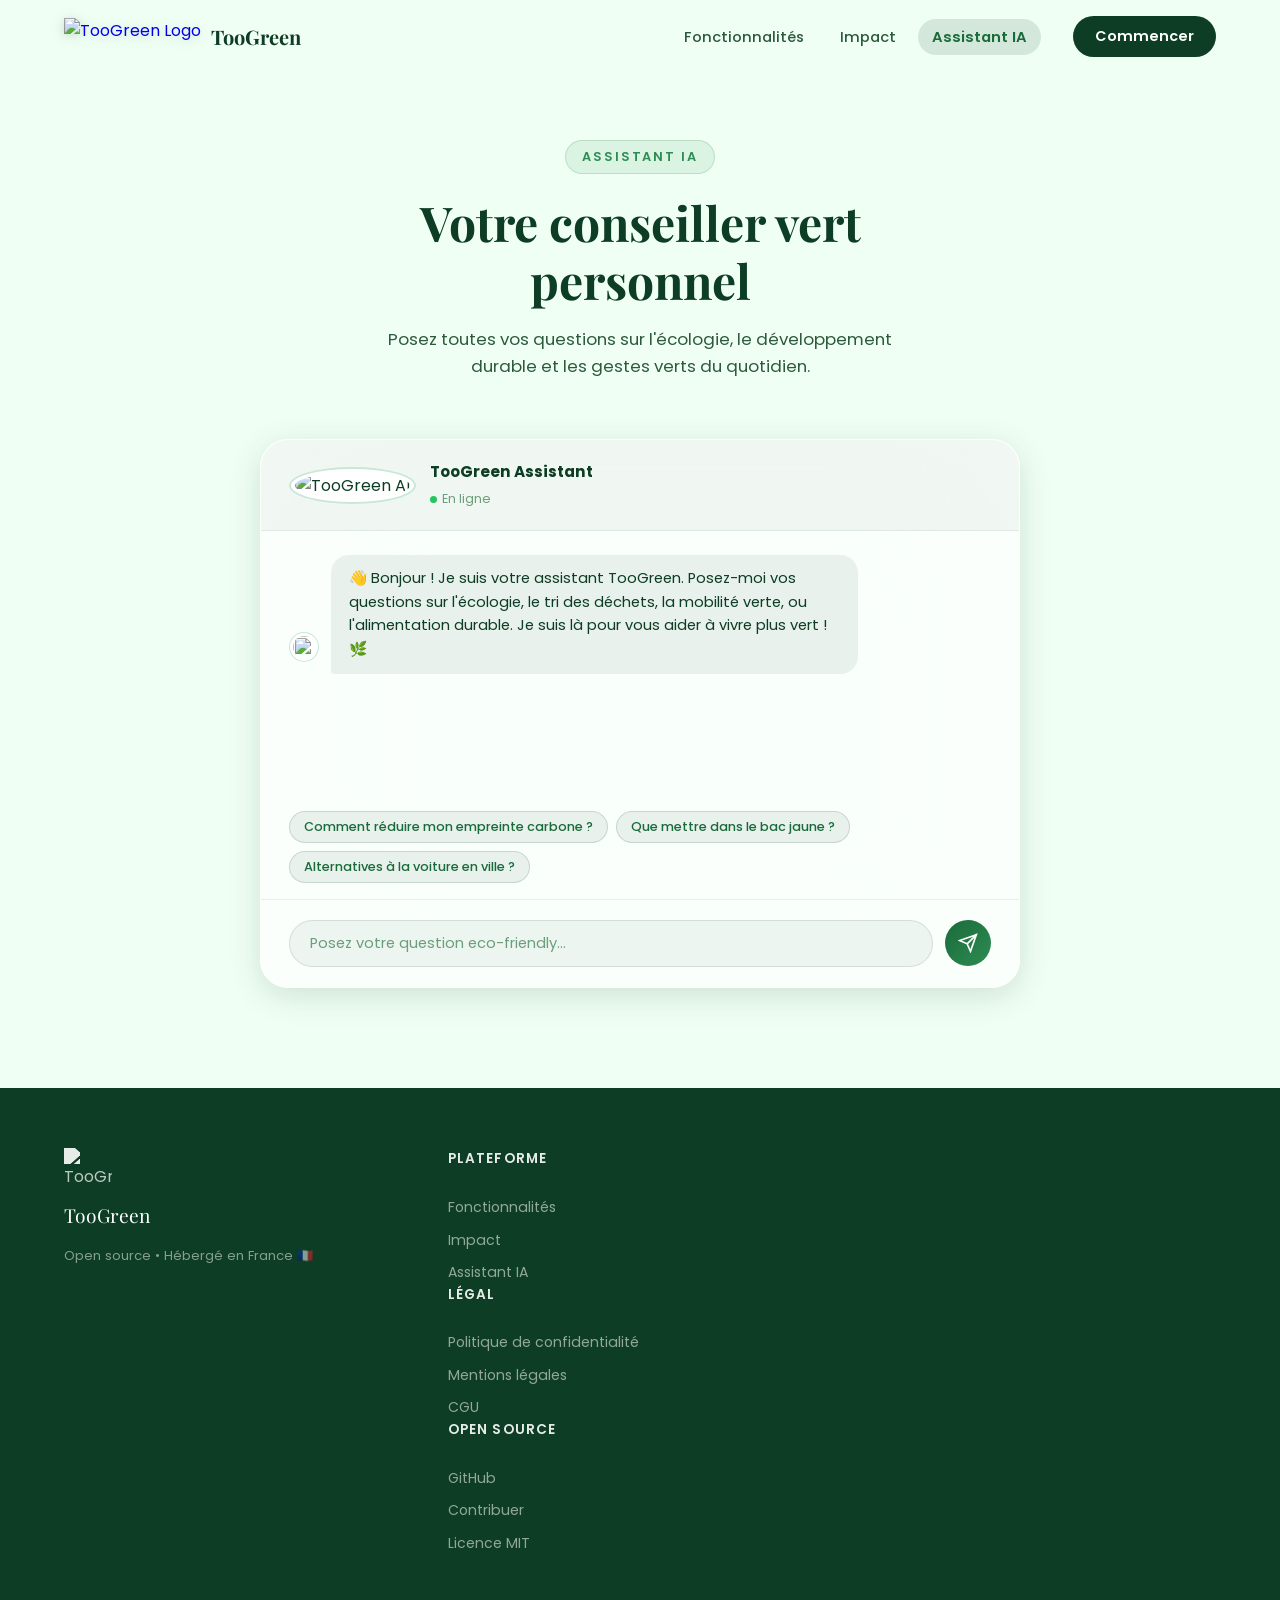
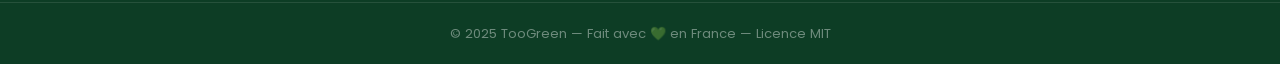
==== assistant.html @ a4ec686d "Add files via upload" ====
<!DOCTYPE html>
<html lang="fr">
<head>
  <meta charset="UTF-8" />
  <meta name="viewport" content="width=device-width, initial-scale=1.0" />
  <title>Assistant IA — TooGreen</title>
  <link rel="icon" href="logo.png" />
  <link rel="preconnect" href="https://fonts.googleapis.com" />
  <link rel="preconnect" href="https://fonts.gstatic.com" crossorigin />
  <link href="https://fonts.googleapis.com/css2?family=Poppins:wght@300;400;500;600;700&family=Playfair+Display:ital,wght@0,700;1,400&display=swap" rel="stylesheet" />
  <link rel="stylesheet" href="style.css" />
</head>
<body>

  <!-- ======================== NAVBAR ======================== -->
  <nav class="navbar" id="navbar">
    <div class="nav-container">
      <a href="index.html" class="nav-logo">
        <img src="logo.png" alt="TooGreen Logo" class="nav-logo-img" />
        <span class="nav-logo-text">TooGreen</span>
      </a>
      <ul class="nav-links" id="navLinks">
        <li><a href="fonctionnalites.html">Fonctionnalités</a></li>
        <li><a href="impact.html">Impact</a></li>
        <li><a href="assistant.html">Assistant IA</a></li>
      </ul>
      <button class="nav-cta" onclick="location.href='assistant.html'">Commencer</button>
      <button class="hamburger" id="hamburger" aria-label="Menu">
        <span></span><span></span><span></span>
      </button>
    </div>
  </nav>

  <!-- ======================== AI ASSISTANT ======================== -->
  <section class="assistant-section page-top" id="assistant">
    <div class="section-container">
      <div class="section-header">
        <span class="section-eyebrow">Assistant IA</span>
        <h2 class="section-title">Votre conseiller vert<br/>personnel</h2>
        <p class="section-sub">Posez toutes vos questions sur l'écologie, le développement durable et les gestes verts du quotidien.</p>
      </div>
      <div class="chat-wrapper glass-card">
        <div class="chat-header">
          <div class="chat-avatar">
            <img src="logo.png" alt="TooGreen AI" />
          </div>
          <div class="chat-info">
            <strong>TooGreen Assistant</strong>
            <span class="status-dot"></span><em>En ligne</em>
          </div>
        </div>
        <div class="chat-messages" id="chatMessages">
          <div class="message bot-message">
            <div class="message-avatar"><img src="logo.png" alt="" /></div>
            <div class="message-bubble">
              👋 Bonjour ! Je suis votre assistant TooGreen. Posez-moi vos questions sur l'écologie, le tri des déchets, la mobilité verte, ou l'alimentation durable. Je suis là pour vous aider à vivre plus vert ! 🌿
            </div>
          </div>
        </div>
        <div class="chat-suggestions">
          <button class="suggestion-chip" onclick="sendSuggestion(this)">Comment réduire mon empreinte carbone ?</button>
          <button class="suggestion-chip" onclick="sendSuggestion(this)">Que mettre dans le bac jaune ?</button>
          <button class="suggestion-chip" onclick="sendSuggestion(this)">Alternatives à la voiture en ville ?</button>
        </div>
        <div class="chat-input-area">
          <input type="text" id="chatInput" placeholder="Posez votre question eco-friendly..." class="chat-input" />
          <button class="chat-send" id="sendBtn" onclick="sendMessage()">
            <svg width="20" height="20" viewBox="0 0 24 24" fill="none" stroke="currentColor" stroke-width="2"><path d="M22 2L11 13M22 2L15 22l-4-9-9-4 20-7z"/></svg>
          </button>
        </div>
      </div>
    </div>
  </section>

  <!-- ======================== FOOTER ======================== -->
  <footer class="footer">
    <div class="footer-container">
      <div class="footer-brand">
        <img src="logo.png" alt="TooGreen" class="footer-logo" />
        <span>TooGreen</span>
        <p>Open source • Hébergé en France 🇫🇷</p>
      </div>
      <div class="footer-links">
        <div class="footer-col">
          <h4>Plateforme</h4>
          <a href="fonctionnalites.html">Fonctionnalités</a>
          <a href="impact.html">Impact</a>
          <a href="assistant.html">Assistant IA</a>
        </div>
        <div class="footer-col">
          <h4>Légal</h4>
          <a href="#">Politique de confidentialité</a>
          <a href="#">Mentions légales</a>
          <a href="#">CGU</a>
        </div>
        <div class="footer-col">
          <h4>Open Source</h4>
          <a href="#">GitHub</a>
          <a href="#">Contribuer</a>
          <a href="#">Licence MIT</a>
        </div>
      </div>
    </div>
    <div class="footer-bottom">
      <p>© 2025 TooGreen — Fait avec 💚 en France — Licence MIT</p>
    </div>
  </footer>

  <script src="script.js"></script>
</body>
</html>
---- style.css ----
/* ================================================
   TooGreen — Style.css
   Design: Glassmorphism + Aurora gradients 2025
   ================================================ */

/* ---- RESET & ROOT ---- */
*, *::before, *::after { box-sizing: border-box; margin: 0; padding: 0; }

:root {
  --forest:     #0D3D25;
  --green-deep: #1A6B3A;
  --green-mid:  #2D8C52;
  --green-light:#4CAF7A;
  --mint:       #A8E6C3;
  --frost:      #F0FFF4;
  --white:      #FFFFFF;
  --glass-bg:   rgba(255,255,255,0.10);
  --glass-border: rgba(255,255,255,0.18);
  --text-primary: #0D3D25;
  --text-body:    #2D5A3D;
  --text-muted:   #6B9E7A;
  --shadow-glass: 0 8px 32px rgba(13,61,37,0.15), 0 1px 0 rgba(255,255,255,0.3) inset;
  --font-display: 'Playfair Display', Georgia, serif;
  --font-body:    'Poppins', system-ui, sans-serif;
  --radius-lg:  20px;
  --radius-xl:  28px;
  --transition: 0.3s cubic-bezier(0.4, 0, 0.2, 1);
}

html { scroll-behavior: smooth; }

body {
  font-family: var(--font-body);
  background: var(--frost);
  color: var(--text-primary);
  overflow-x: hidden;
  line-height: 1.6;
}

/* ---- UTILITY ---- */
.glass-card {
  background: rgba(255,255,255,0.12);
  backdrop-filter: blur(80px) saturate(180%);
  -webkit-backdrop-filter: blur(80px) saturate(180%);
  border: 1px solid rgba(255,255,255,0.22);
  border-radius: var(--radius-xl);
  box-shadow: var(--shadow-glass);
}

.section-container {
  max-width: 1200px;
  margin: 0 auto;
  padding: 0 24px;
}

/* Extra top padding for sections used as standalone pages (fixed navbar offset) */
.page-top {
  padding-top: 140px !important;
}

.section-header {
  text-align: center;
  margin-bottom: 60px;
}

.section-eyebrow {
  display: inline-block;
  font-size: 0.8rem;
  font-weight: 600;
  letter-spacing: 0.15em;
  text-transform: uppercase;
  color: var(--green-mid);
  background: rgba(45,140,82,0.1);
  border: 1px solid rgba(45,140,82,0.2);
  padding: 6px 16px;
  border-radius: 100px;
  margin-bottom: 20px;
}

.section-title {
  font-family: var(--font-display);
  font-size: clamp(2rem, 4vw, 3rem);
  font-weight: 700;
  color: var(--forest);
  line-height: 1.2;
}

.section-sub {
  font-size: 1.05rem;
  color: var(--text-body);
  margin-top: 16px;
  max-width: 560px;
  margin-left: auto;
  margin-right: auto;
}

/* ---- BUTTONS ---- */
.btn-primary {
  display: inline-flex;
  align-items: center;
  gap: 10px;
  background: linear-gradient(135deg, var(--green-deep), var(--green-mid));
  color: white;
  font-family: var(--font-body);
  font-size: 1rem;
  font-weight: 600;
  padding: 14px 28px;
  border-radius: 100px;
  border: none;
  cursor: pointer;
  transition: var(--transition);
  box-shadow: 0 4px 24px rgba(26,107,58,0.35);
}
.btn-primary:hover {
  transform: translateY(-2px);
  box-shadow: 0 8px 32px rgba(26,107,58,0.45);
  background: linear-gradient(135deg, var(--green-mid), var(--green-light));
}

.btn-ghost {
  display: inline-flex;
  align-items: center;
  gap: 8px;
  background: transparent;
  color: var(--forest);
  font-family: var(--font-body);
  font-size: 1rem;
  font-weight: 500;
  padding: 14px 28px;
  border-radius: 100px;
  border: 2px solid rgba(13,61,37,0.25);
  cursor: pointer;
  transition: var(--transition);
}
.btn-ghost:hover {
  background: rgba(13,61,37,0.07);
  border-color: var(--green-mid);
}

/* ================================================
   NAVBAR
   ================================================ */
.navbar {
  position: fixed;
  top: 0; left: 0; right: 0;
  z-index: 100;
  padding: 16px 0;
  transition: all 0.4s ease;
}
.navbar.scrolled {
  background: rgba(240,255,244,0.85);
  backdrop-filter: blur(20px);
  -webkit-backdrop-filter: blur(20px);
  border-bottom: 1px solid rgba(255,255,255,0.3);
  padding: 10px 0;
  box-shadow: 0 4px 24px rgba(13,61,37,0.08);
}
.nav-container {
  max-width: 1200px;
  margin: 0 auto;
  padding: 0 24px;
  display: flex;
  align-items: center;
  gap: 32px;
}
.nav-logo {
  display: flex;
  align-items: center;
  gap: 10px;
  text-decoration: none;
  flex-shrink: 0;
}
.nav-logo-img {
  height: 38px;
  width: auto;
  filter: drop-shadow(0 2px 6px rgba(13,61,37,0.2));
}
.nav-logo-text {
  font-family: var(--font-display);
  font-size: 1.25rem;
  font-weight: 700;
  color: var(--forest);
}
.nav-links {
  display: flex;
  list-style: none;
  gap: 8px;
  margin-left: auto;
}
.nav-links a {
  text-decoration: none;
  color: var(--text-body);
  font-size: 0.92rem;
  font-weight: 500;
  padding: 8px 14px;
  border-radius: 100px;
  transition: var(--transition);
}
.nav-links a:hover,
.nav-links a.active {
  background: rgba(13,61,37,0.08);
  color: var(--green-deep);
}
.nav-links a.active {
  font-weight: 600;
  background: rgba(13,61,37,0.12);
}
.nav-cta {
  background: var(--forest);
  color: white;
  font-family: var(--font-body);
  font-size: 0.9rem;
  font-weight: 600;
  padding: 10px 22px;
  border-radius: 100px;
  border: none;
  cursor: pointer;
  transition: var(--transition);
  white-space: nowrap;
}
.nav-cta:hover {
  background: var(--green-deep);
  transform: translateY(-1px);
}
.hamburger {
  display: none;
  flex-direction: column;
  gap: 5px;
  background: none;
  border: none;
  cursor: pointer;
  padding: 4px;
  margin-left: auto;
}
.hamburger span {
  display: block;
  width: 24px;
  height: 2px;
  background: var(--forest);
  border-radius: 2px;
  transition: var(--transition);
}

/* ================================================
   HERO
   ================================================ */
.hero {
  min-height: 100vh;
  display: flex;
  align-items: center;
  position: relative;
  overflow: hidden;
  padding: 120px 24px 80px;
  background: linear-gradient(160deg, #e8f5ee 0%, #d4eedf 30%, #f0fff4 70%, #e0f7ea 100%);
}

/* Animated aurora orbs */
.hero-bg {
  position: absolute;
  inset: 0;
  pointer-events: none;
}
.orb {
  position: absolute;
  border-radius: 50%;
  filter: blur(80px);
  opacity: 0.55;
  animation: orbFloat 12s ease-in-out infinite;
}
.orb-1 {
  width: 600px; height: 600px;
  background: radial-gradient(circle, #4CAF7A 0%, transparent 70%);
  top: -150px; left: -100px;
  animation-delay: 0s;
}
.orb-2 {
  width: 500px; height: 500px;
  background: radial-gradient(circle, #1A6B3A 0%, transparent 70%);
  top: 40%; right: -80px;
  animation-delay: -4s;
}
.orb-3 {
  width: 400px; height: 400px;
  background: radial-gradient(circle, #A8E6C3 0%, transparent 70%);
  bottom: -100px; left: 35%;
  animation-delay: -8s;
}
.orb-4 {
  width: 700px; height: 700px;
  background: radial-gradient(circle, #2D8C52 0%, transparent 70%);
  top: -200px; right: -200px;
  animation-delay: -3s;
  opacity: 0.3;
}
@keyframes orbFloat {
  0%, 100% { transform: translate(0,0) scale(1); }
  33%       { transform: translate(40px,-40px) scale(1.08); }
  66%       { transform: translate(-30px,30px) scale(0.95); }
}

.grid-overlay {
  position: absolute;
  inset: 0;
  background-image:
    linear-gradient(rgba(13,61,37,0.04) 1px, transparent 1px),
    linear-gradient(90deg, rgba(13,61,37,0.04) 1px, transparent 1px);
  background-size: 60px 60px;
}

.hero-content {
  position: relative;
  z-index: 2;
  max-width: 1200px;
  margin: 0 auto;
  flex: 1;
}

.hero-badge {
  display: inline-flex;
  align-items: center;
  gap: 8px;
  background: rgba(255,255,255,0.5);
  backdrop-filter: blur(20px);
  border: 1px solid rgba(255,255,255,0.5);
  padding: 8px 18px;
  border-radius: 100px;
  font-size: 0.85rem;
  font-weight: 500;
  color: var(--green-deep);
  margin-bottom: 28px;
  animation: fadeSlideUp 0.8s ease both;
}

.hero-title {
  font-family: var(--font-display);
  font-size: clamp(2.8rem, 6vw, 5.2rem);
  font-weight: 700;
  color: var(--forest);
  line-height: 1.1;
  margin-bottom: 24px;
  animation: fadeSlideUp 0.8s ease 0.15s both;
}
.hero-title em {
  font-style: italic;
  color: var(--green-mid);
  background: linear-gradient(135deg, var(--green-deep), var(--green-light));
  -webkit-background-clip: text;
  -webkit-text-fill-color: transparent;
  background-clip: text;
}

.hero-sub {
  font-size: 1.1rem;
  color: var(--text-body);
  max-width: 560px;
  margin-bottom: 36px;
  line-height: 1.7;
  animation: fadeSlideUp 0.8s ease 0.3s both;
}
.hide-mobile { display: inline; }

.hero-actions {
  display: flex;
  gap: 16px;
  flex-wrap: wrap;
  margin-bottom: 56px;
  animation: fadeSlideUp 0.8s ease 0.45s both;
}

.hero-stats {
  display: flex;
  align-items: center;
  gap: 32px;
  flex-wrap: wrap;
  animation: fadeSlideUp 0.8s ease 0.6s both;
}
.stat-item { text-align: left; }
.stat-num {
  display: block;
  font-family: var(--font-display);
  font-size: 2rem;
  font-weight: 700;
  color: var(--forest);
  line-height: 1;
}
.stat-label {
  font-size: 0.8rem;
  color: var(--text-muted);
  font-weight: 500;
}
.stat-divider {
  width: 1px;
  height: 40px;
  background: rgba(13,61,37,0.15);
}

.hero-visual {
  position: absolute;
  right: 60px;
  top: 50%;
  transform: translateY(-50%);
  z-index: 2;
  display: flex;
  align-items: center;
  justify-content: center;
  animation: fadeSlideUp 1s ease 0.3s both;
}

.hero-card {
  padding: 40px;
  display: flex;
  align-items: center;
  justify-content: center;
  position: relative;
  width: 280px;
  height: 280px;
}
.hero-logo-big {
  width: 160px;
  height: auto;
  position: relative;
  z-index: 2;
  filter: drop-shadow(0 8px 24px rgba(13,61,37,0.2));
  animation: logoPulse 4s ease-in-out infinite;
}
@keyframes logoPulse {
  0%, 100% { transform: scale(1); }
  50%       { transform: scale(1.06); }
}

.hero-card-ring {
  position: absolute;
  border-radius: 50%;
  border: 1px solid rgba(76,175,122,0.25);
  animation: ringPulse 3s ease-in-out infinite;
}
.ring-1 { width: 200px; height: 200px; animation-delay: 0s; }
.ring-2 { width: 260px; height: 260px; animation-delay: 0.8s; border-color: rgba(76,175,122,0.15); }
.ring-3 { width: 320px; height: 320px; animation-delay: 1.6s; border-color: rgba(76,175,122,0.08); }
@keyframes ringPulse {
  0%, 100% { opacity: 0.6; transform: scale(1); }
  50%       { opacity: 1; transform: scale(1.04); }
}

/* ================================================
   FEATURES
   ================================================ */
.features {
  padding: 100px 0;
  background: var(--frost);
  position: relative;
}

.features-grid {
  display: grid;
  grid-template-columns: repeat(3, 1fr);
  gap: 24px;
}

.feature-card {
  padding: 32px;
  background: rgba(255,255,255,0.65);
  border-color: rgba(255,255,255,0.8);
  transition: var(--transition);
  cursor: default;
  opacity: 0;
  transform: translateY(30px);
}
.feature-card.visible {
  opacity: 1;
  transform: translateY(0);
  transition: opacity 0.6s ease, transform 0.6s ease, box-shadow 0.3s ease, background 0.3s ease;
}
.feature-card:hover {
  transform: translateY(-6px);
  box-shadow: 0 16px 48px rgba(13,61,37,0.15);
  background: rgba(255,255,255,0.85);
}
.feature-card-highlight {
  background: linear-gradient(135deg, rgba(26,107,58,0.12), rgba(76,175,122,0.1)) !important;
  border-color: rgba(76,175,122,0.3) !important;
}
.feature-icon {
  font-size: 2.2rem;
  margin-bottom: 18px;
  display: block;
}
.feature-card h3 {
  font-size: 1.15rem;
  font-weight: 700;
  color: var(--forest);
  margin-bottom: 10px;
}
.feature-card p {
  font-size: 0.92rem;
  color: var(--text-body);
  line-height: 1.65;
  margin-bottom: 16px;
}
.feature-link {
  font-size: 0.88rem;
  font-weight: 600;
  color: var(--green-mid);
  text-decoration: none;
  transition: var(--transition);
}
.feature-link:hover { color: var(--green-deep); }

/* ================================================
   IMPACT
   ================================================ */
.impact {
  padding: 100px 0;
  background: linear-gradient(160deg, #d4eedf 0%, #e8f5ee 60%, #f0fff4 100%);
  position: relative;
  overflow: hidden;
}

.impact-layout {
  display: grid;
  grid-template-columns: 1fr 1fr;
  gap: 64px;
  align-items: center;
}

.impact-text .section-title { text-align: left; }
.impact-text .section-eyebrow { /* unchanged */ }

.impact-desc {
  font-size: 1rem;
  color: var(--text-body);
  line-height: 1.75;
  margin: 20px 0 28px;
}

.impact-list {
  list-style: none;
  margin-bottom: 36px;
  display: flex;
  flex-direction: column;
  gap: 12px;
}
.impact-list li {
  display: flex;
  align-items: center;
  gap: 12px;
  font-size: 0.95rem;
  color: var(--text-body);
  font-weight: 500;
}
.check {
  display: inline-flex;
  align-items: center;
  justify-content: center;
  width: 22px;
  height: 22px;
  background: var(--green-mid);
  color: white;
  border-radius: 50%;
  font-size: 0.7rem;
  font-weight: 700;
  flex-shrink: 0;
}

.impact-cards {
  display: flex;
  flex-direction: column;
  gap: 20px;
}
.impact-metric {
  padding: 24px 28px;
  display: flex;
  align-items: center;
  gap: 20px;
  background: rgba(255,255,255,0.55);
}
.metric-icon { font-size: 2rem; flex-shrink: 0; }
.metric-value {
  font-family: var(--font-display);
  font-size: 2rem;
  font-weight: 700;
  color: var(--forest);
  line-height: 1;
}
.metric-unit {
  font-size: 0.8rem;
  font-weight: 600;
  color: var(--green-mid);
  text-transform: uppercase;
  letter-spacing: 0.05em;
}
.metric-label {
  font-size: 0.82rem;
  color: var(--text-muted);
  margin-top: 2px;
}

/* ================================================
   AI ASSISTANT
   ================================================ */
.assistant-section {
  padding: 100px 0;
  background: var(--frost);
}

.chat-wrapper {
  max-width: 760px;
  margin: 0 auto;
  background: rgba(255,255,255,0.75);
  border-color: rgba(255,255,255,0.9);
  overflow: hidden;
  padding: 0;
}

.chat-header {
  display: flex;
  align-items: center;
  gap: 14px;
  padding: 20px 28px;
  border-bottom: 1px solid rgba(13,61,37,0.08);
  background: rgba(13,61,37,0.04);
}
.chat-avatar img {
  width: 42px;
  height: 42px;
  border-radius: 50%;
  object-fit: contain;
  background: white;
  padding: 4px;
  border: 2px solid rgba(76,175,122,0.3);
}
.chat-info strong {
  display: block;
  font-size: 0.95rem;
  color: var(--forest);
}
.chat-info em {
  font-style: normal;
  font-size: 0.8rem;
  color: var(--text-muted);
}
.status-dot {
  display: inline-block;
  width: 7px;
  height: 7px;
  background: #22c55e;
  border-radius: 50%;
  margin-right: 5px;
  animation: blink 2s infinite;
}
@keyframes blink {
  0%, 100% { opacity: 1; }
  50%       { opacity: 0.4; }
}

.chat-messages {
  padding: 24px 28px;
  min-height: 280px;
  max-height: 380px;
  overflow-y: auto;
  display: flex;
  flex-direction: column;
  gap: 16px;
  scroll-behavior: smooth;
}
.chat-messages::-webkit-scrollbar { width: 4px; }
.chat-messages::-webkit-scrollbar-thumb { background: rgba(13,61,37,0.15); border-radius: 4px; }

.message {
  display: flex;
  gap: 12px;
  align-items: flex-end;
  animation: msgAppear 0.3s ease;
}
@keyframes msgAppear {
  from { opacity: 0; transform: translateY(10px); }
  to   { opacity: 1; transform: translateY(0); }
}
.message-avatar img {
  width: 30px;
  height: 30px;
  border-radius: 50%;
  object-fit: contain;
  background: white;
  padding: 3px;
  border: 1px solid rgba(76,175,122,0.3);
  flex-shrink: 0;
}
.message-bubble {
  padding: 12px 18px;
  border-radius: 18px;
  font-size: 0.92rem;
  line-height: 1.6;
  max-width: 75%;
}
.bot-message .message-bubble {
  background: rgba(13,61,37,0.07);
  color: var(--forest);
  border-bottom-left-radius: 4px;
}
.user-message {
  flex-direction: row-reverse;
}
.user-message .message-bubble {
  background: linear-gradient(135deg, var(--green-deep), var(--green-mid));
  color: white;
  border-bottom-right-radius: 4px;
}
.user-message .message-avatar { display: none; }

.typing-indicator .message-bubble {
  display: flex;
  gap: 5px;
  align-items: center;
  padding: 14px 18px;
}
.typing-dot {
  width: 7px; height: 7px;
  background: var(--green-mid);
  border-radius: 50%;
  animation: typingBounce 1.2s ease infinite;
}
.typing-dot:nth-child(2) { animation-delay: 0.2s; }
.typing-dot:nth-child(3) { animation-delay: 0.4s; }
@keyframes typingBounce {
  0%, 100% { transform: translateY(0); }
  50%       { transform: translateY(-6px); }
}

.chat-suggestions {
  padding: 0 28px 16px;
  display: flex;
  gap: 8px;
  flex-wrap: wrap;
}
.suggestion-chip {
  background: rgba(13,61,37,0.07);
  border: 1px solid rgba(13,61,37,0.15);
  color: var(--green-deep);
  font-family: var(--font-body);
  font-size: 0.8rem;
  font-weight: 500;
  padding: 6px 14px;
  border-radius: 100px;
  cursor: pointer;
  transition: var(--transition);
}
.suggestion-chip:hover {
  background: rgba(13,61,37,0.13);
}

.chat-input-area {
  display: flex;
  gap: 12px;
  padding: 20px 28px;
  border-top: 1px solid rgba(13,61,37,0.08);
}
.chat-input {
  flex: 1;
  background: rgba(13,61,37,0.05);
  border: 1px solid rgba(13,61,37,0.12);
  border-radius: 100px;
  padding: 12px 20px;
  font-family: var(--font-body);
  font-size: 0.92rem;
  color: var(--forest);
  outline: none;
  transition: var(--transition);
}
.chat-input::placeholder { color: var(--text-muted); }
.chat-input:focus {
  border-color: var(--green-mid);
  background: rgba(255,255,255,0.7);
  box-shadow: 0 0 0 3px rgba(45,140,82,0.1);
}
.chat-send {
  width: 46px; height: 46px;
  border-radius: 50%;
  background: linear-gradient(135deg, var(--green-deep), var(--green-mid));
  border: none;
  color: white;
  display: flex;
  align-items: center;
  justify-content: center;
  cursor: pointer;
  transition: var(--transition);
  flex-shrink: 0;
}
.chat-send:hover {
  transform: scale(1.08);
  box-shadow: 0 4px 16px rgba(26,107,58,0.4);
}
.chat-send:disabled { opacity: 0.5; cursor: not-allowed; transform: none; }

/* ================================================
   FOOTER
   ================================================ */
.footer {
  background: var(--forest);
  color: rgba(255,255,255,0.8);
  padding: 60px 0 0;
}
.footer-container {
  max-width: 1200px;
  margin: 0 auto;
  padding: 0 24px 48px;
  display: grid;
  grid-template-columns: 1.5fr repeat(3, 1fr);
  gap: 48px;
}
.footer-brand {
  display: flex;
  flex-direction: column;
  gap: 10px;
}
.footer-logo {
  width: 48px;
  filter: brightness(0) invert(1) opacity(0.9);
}
.footer-brand span {
  font-family: var(--font-display);
  font-size: 1.2rem;
  color: white;
}
.footer-brand p {
  font-size: 0.82rem;
  color: rgba(255,255,255,0.5);
  margin-top: 4px;
}
.footer-col h4 {
  font-size: 0.85rem;
  font-weight: 600;
  color: rgba(255,255,255,0.9);
  text-transform: uppercase;
  letter-spacing: 0.08em;
  margin-bottom: 16px;
}
.footer-col {
  display: flex;
  flex-direction: column;
  gap: 10px;
}
.footer-col a {
  font-size: 0.88rem;
  color: rgba(255,255,255,0.55);
  text-decoration: none;
  transition: var(--transition);
}
.footer-col a:hover { color: var(--mint); }
.footer-bottom {
  border-top: 1px solid rgba(255,255,255,0.1);
  padding: 20px 24px;
  text-align: center;
  font-size: 0.82rem;
  color: rgba(255,255,255,0.4);
}

/* ================================================
   ANIMATIONS
   ================================================ */
@keyframes fadeSlideUp {
  from { opacity: 0; transform: translateY(24px); }
  to   { opacity: 1; transform: translateY(0); }
}

/* ================================================
   RESPONSIVE
   ================================================ */
@media (max-width: 1024px) {
  .hero-visual { display: none; }
  .features-grid { grid-template-columns: repeat(2, 1fr); }
  .footer-container { grid-template-columns: 1fr 1fr; gap: 32px; }
}

@media (max-width: 768px) {
  .nav-links, .nav-cta { display: none; }
  .hamburger { display: flex; }
  .nav-links.open {
    display: flex;
    flex-direction: column;
    position: fixed;
    top: 70px; left: 0; right: 0;
    background: rgba(240,255,244,0.97);
    backdrop-filter: blur(20px);
    padding: 20px;
    border-bottom: 1px solid rgba(13,61,37,0.1);
    z-index: 99;
  }
  .hero { padding: 100px 24px 60px; }
  .hide-mobile { display: none; }
  .hero-stats { gap: 20px; }
  .stat-divider { display: none; }
  .features-grid { grid-template-columns: 1fr; }
  .impact-layout { grid-template-columns: 1fr; }
  .impact-text .section-title { text-align: center; }
  .impact-text .section-eyebrow,
  .impact-text .btn-primary { display: block; text-align: center; width: 100%; }
  .footer-container { grid-template-columns: 1fr 1fr; }
  .chat-suggestions { display: none; }
}

@media (max-width: 480px) {
  .hero-title { font-size: 2.4rem; }
  .hero-actions { flex-direction: column; }
  .btn-primary, .btn-ghost { width: 100%; justify-content: center; }
  .footer-container { grid-template-columns: 1fr; }
}

@media (prefers-reduced-motion: reduce) {
  *, *::before, *::after {
    animation-duration: 0.01ms !important;
    transition-duration: 0.01ms !important;
  }
}

/* ================================================
   ÉQUIPE — Page fondateurs
   ================================================ */
.equipe-section {
  padding: 100px 0 80px;
  background: linear-gradient(160deg, #e8f5ee 0%, #d4eedf 30%, #f0fff4 70%, #e0f7ea 100%);
  min-height: 100vh;
}

.founders-grid {
  display: grid;
  grid-template-columns: repeat(2, 1fr);
  gap: 40px;
  max-width: 900px;
  margin: 0 auto 48px;
}

.founder-card {
  padding: 48px 40px;
  text-align: center;
  background: rgba(255,255,255,0.65);
  border-color: rgba(255,255,255,0.8);
  transition: var(--transition);
}
.founder-card:hover {
  transform: translateY(-6px);
  box-shadow: 0 20px 60px rgba(13,61,37,0.15);
  background: rgba(255,255,255,0.85);
}

.founder-avatar {
  width: 96px;
  height: 96px;
  border-radius: 50%;
  background: linear-gradient(135deg, var(--green-deep), var(--green-mid));
  display: flex;
  align-items: center;
  justify-content: center;
  font-family: var(--font-display);
  font-size: 2.4rem;
  font-weight: 700;
  color: white;
  margin: 0 auto 24px;
  box-shadow: 0 8px 24px rgba(26,107,58,0.3);
}

.founder-name {
  font-family: var(--font-display);
  font-size: 1.5rem;
  font-weight: 700;
  color: var(--forest);
  margin-bottom: 10px;
}

.founder-role {
  display: inline-block;
  font-size: 0.8rem;
  font-weight: 600;
  letter-spacing: 0.1em;
  text-transform: uppercase;
  color: var(--green-mid);
  background: rgba(45,140,82,0.1);
  border: 1px solid rgba(45,140,82,0.2);
  padding: 5px 14px;
  border-radius: 100px;
  margin-bottom: 20px;
}

.founder-bio {
  font-size: 0.92rem;
  color: var(--text-body);
  line-height: 1.75;
  margin-bottom: 28px;
}

.btn-linkedin {
  display: inline-flex;
  align-items: center;
  gap: 8px;
  background: #0A66C2;
  color: white;
  font-family: var(--font-body);
  font-size: 0.88rem;
  font-weight: 600;
  padding: 10px 22px;
  border-radius: 100px;
  text-decoration: none;
  transition: var(--transition);
}
.btn-linkedin:hover {
  background: #084f96;
  transform: translateY(-2px);
  box-shadow: 0 4px 16px rgba(10,102,194,0.35);
}

.founders-story {
  max-width: 700px;
  margin: 0 auto;
  padding: 36px 44px;
  background: rgba(255,255,255,0.65);
  border-color: rgba(255,255,255,0.8);
  text-align: center;
}
.founders-story h3 {
  font-family: var(--font-display);
  font-size: 1.3rem;
  color: var(--forest);
  margin-bottom: 16px;
}
.founders-story p {
  font-size: 0.95rem;
  color: var(--text-body);
  line-height: 1.8;
}

/* ================================================
   FOUNDERS HOME — section accueil
   ================================================ */
.founders-home {
  padding: 80px 0;
  background: var(--frost);
}

.founders-home-grid {
  display: grid;
  grid-template-columns: repeat(2, 1fr);
  gap: 24px;
  max-width: 800px;
  margin: 0 auto 36px;
}

.founder-home-card {
  display: flex;
  align-items: center;
  gap: 18px;
  padding: 24px 28px;
  background: rgba(255,255,255,0.65);
  border-color: rgba(255,255,255,0.8);
  transition: var(--transition);
}
.founder-home-card:hover {
  transform: translateY(-3px);
  background: rgba(255,255,255,0.85);
}

.founder-avatar-sm {
  width: 56px;
  height: 56px;
  border-radius: 50%;
  background: linear-gradient(135deg, var(--green-deep), var(--green-mid));
  display: flex;
  align-items: center;
  justify-content: center;
  font-family: var(--font-display);
  font-size: 1.4rem;
  font-weight: 700;
  color: white;
  flex-shrink: 0;
  box-shadow: 0 4px 12px rgba(26,107,58,0.25);
}

.founder-home-info { flex: 1; }
.founder-home-info strong {
  display: block;
  font-size: 0.95rem;
  font-weight: 700;
  color: var(--forest);
  margin-bottom: 2px;
}
.founder-home-info span {
  font-size: 0.8rem;
  color: var(--text-muted);
}

.btn-linkedin-sm {
  display: inline-flex;
  align-items: center;
  justify-content: center;
  width: 36px;
  height: 36px;
  background: #0A66C2;
  color: white;
  border-radius: 50%;
  text-decoration: none;
  transition: var(--transition);
  flex-shrink: 0;
}
.btn-linkedin-sm:hover {
  background: #084f96;
  transform: scale(1.1);
  box-shadow: 0 4px 12px rgba(10,102,194,0.35);
}

.founders-home-cta { text-align: center; }

/* ================================================
   PWA INSTALL BANNER
   ================================================ */
.install-banner {
  position: fixed;
  bottom: 24px;
  left: 50%;
  transform: translateX(-50%);
  z-index: 200;
  display: flex;
  align-items: center;
  gap: 14px;
  background: var(--forest);
  color: white;
  padding: 14px 20px;
  border-radius: 16px;
  box-shadow: 0 8px 32px rgba(13,61,37,0.4);
  font-size: 0.9rem;
  white-space: nowrap;
  animation: slideUp 0.4s ease;
}
@keyframes slideUp {
  from { transform: translateX(-50%) translateY(20px); opacity: 0; }
  to   { transform: translateX(-50%) translateY(0); opacity: 1; }
}
.install-banner-text { font-weight: 500; }
.install-btn-yes {
  background: var(--green-light);
  color: var(--forest);
  border: none;
  padding: 8px 18px;
  border-radius: 100px;
  font-family: var(--font-body);
  font-size: 0.85rem;
  font-weight: 700;
  cursor: pointer;
  transition: var(--transition);
}
.install-btn-yes:hover { background: var(--mint); }
.install-btn-close {
  background: none;
  border: none;
  color: rgba(255,255,255,0.55);
  cursor: pointer;
  font-size: 1.1rem;
  line-height: 1;
  padding: 0;
  transition: var(--transition);
}
.install-btn-close:hover { color: white; }

@media (max-width: 768px) {
  .founders-grid { grid-template-columns: 1fr; gap: 24px; }
  .founders-home-grid { grid-template-columns: 1fr; }
  .founders-story { padding: 28px 24px; }
  .install-banner { white-space: normal; max-width: calc(100vw - 32px); }
}
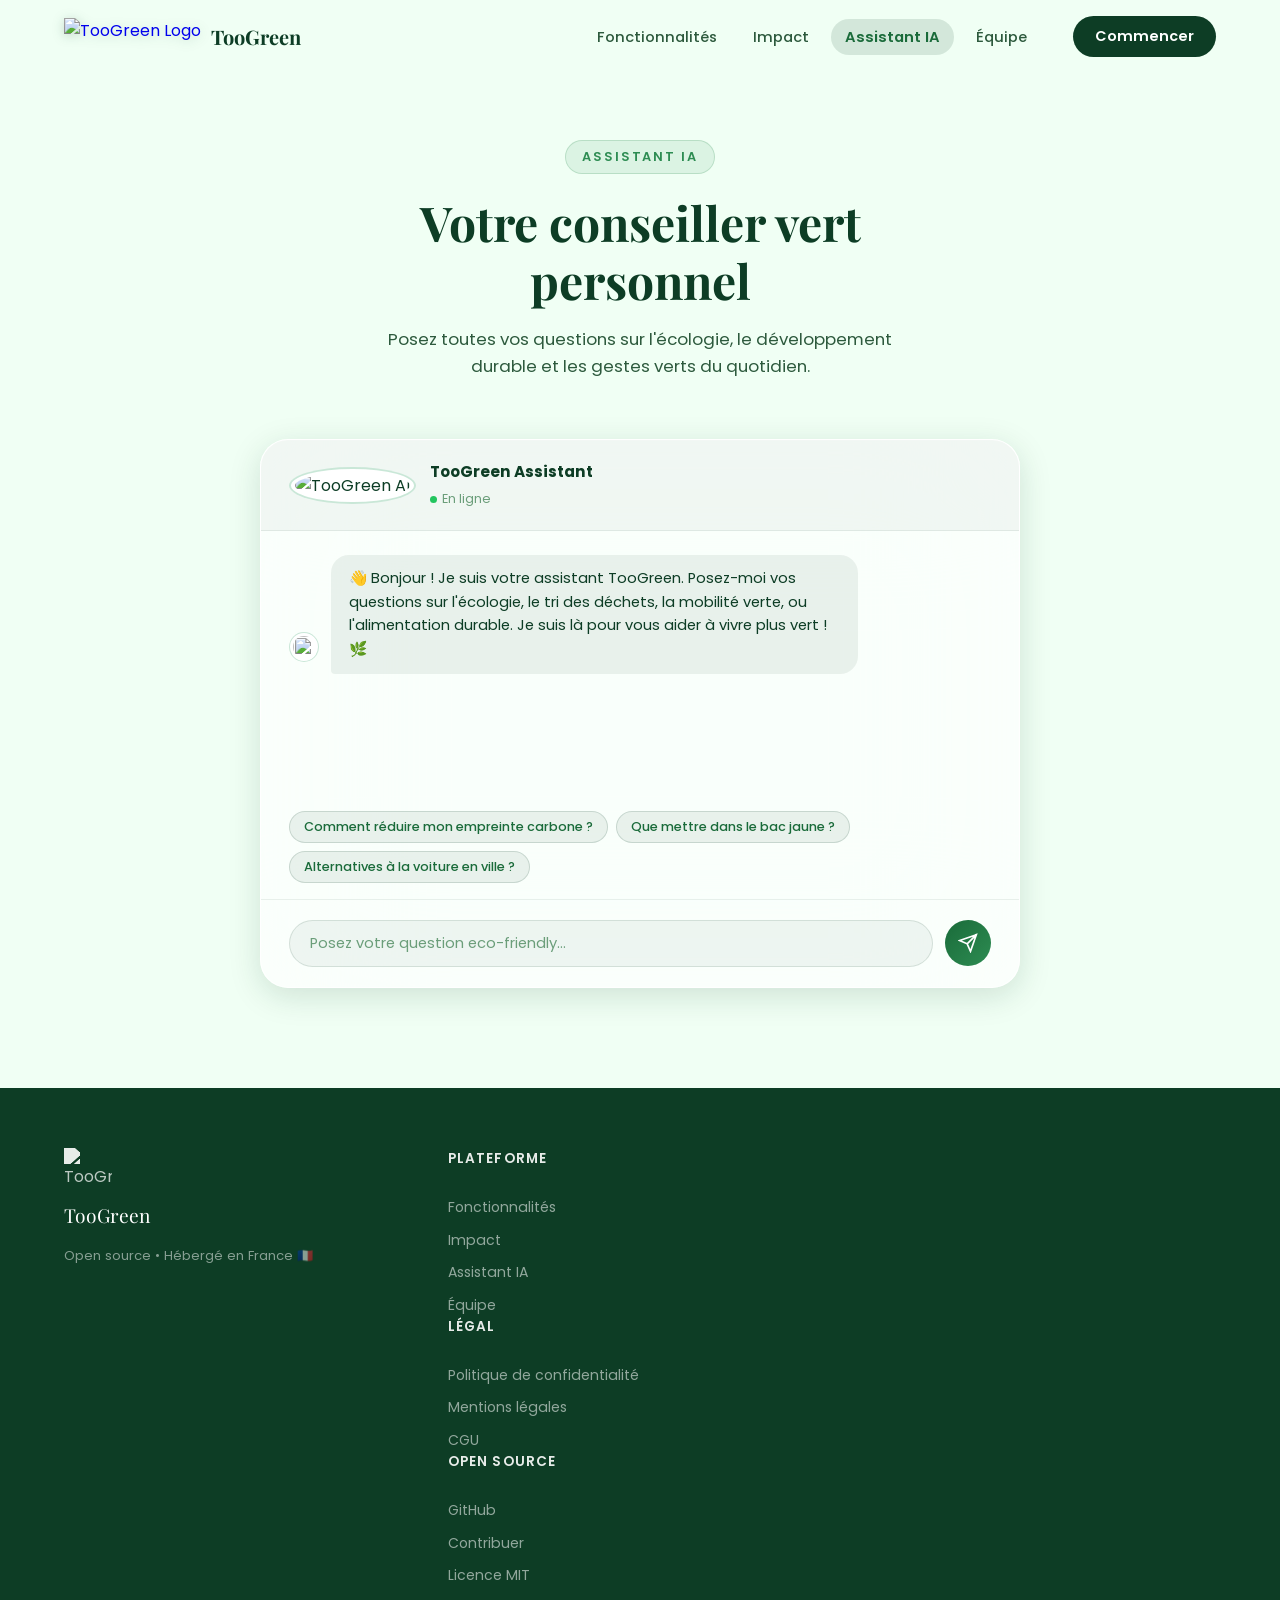
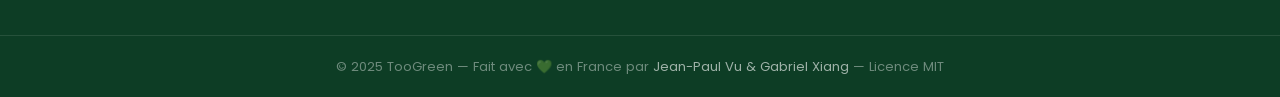
==== commit 6c8b2fb0: "Add files via upload" ====
--- a/assistant.html
+++ b/assistant.html
@@ -5,6 +5,13 @@
   <meta name="viewport" content="width=device-width, initial-scale=1.0" />
   <title>Assistant IA — TooGreen</title>
   <link rel="icon" href="logo.png" />
+  <link rel="manifest" href="manifest.json" />
+  <meta name="theme-color" content="#0D3D25" />
+  <meta name="mobile-web-app-capable" content="yes" />
+  <meta name="apple-mobile-web-app-capable" content="yes" />
+  <meta name="apple-mobile-web-app-status-bar-style" content="black-translucent" />
+  <meta name="apple-mobile-web-app-title" content="TooGreen" />
+  <link rel="apple-touch-icon" href="logo.png" />
   <link rel="preconnect" href="https://fonts.googleapis.com" />
   <link rel="preconnect" href="https://fonts.gstatic.com" crossorigin />
   <link href="https://fonts.googleapis.com/css2?family=Poppins:wght@300;400;500;600;700&family=Playfair+Display:ital,wght@0,700;1,400&display=swap" rel="stylesheet" />
@@ -23,6 +30,7 @@
         <li><a href="fonctionnalites.html">Fonctionnalités</a></li>
         <li><a href="impact.html">Impact</a></li>
         <li><a href="assistant.html">Assistant IA</a></li>
+        <li><a href="equipe.html">Équipe</a></li>
       </ul>
       <button class="nav-cta" onclick="location.href='assistant.html'">Commencer</button>
       <button class="hamburger" id="hamburger" aria-label="Menu">
@@ -86,6 +94,7 @@
           <a href="fonctionnalites.html">Fonctionnalités</a>
           <a href="impact.html">Impact</a>
           <a href="assistant.html">Assistant IA</a>
+          <a href="equipe.html">Équipe</a>
         </div>
         <div class="footer-col">
           <h4>Légal</h4>
@@ -102,9 +111,15 @@
       </div>
     </div>
     <div class="footer-bottom">
-      <p>© 2025 TooGreen — Fait avec 💚 en France — Licence MIT</p>
+      <p>© 2025 TooGreen — Fait avec 💚 en France par <a href="equipe.html" style="color:rgba(255,255,255,0.6);text-decoration:none;">Jean-Paul Vu &amp; Gabriel Xiang</a> — Licence MIT</p>
     </div>
   </footer>
+
+  <div id="installBanner" class="install-banner" style="display:none">
+    <span class="install-banner-text">📱 Installer TooGreen comme app</span>
+    <button class="install-btn-yes" id="installBtn">Installer</button>
+    <button class="install-btn-close" onclick="document.getElementById('installBanner').style.display='none'">✕</button>
+  </div>
 
   <script src="script.js"></script>
 </body>
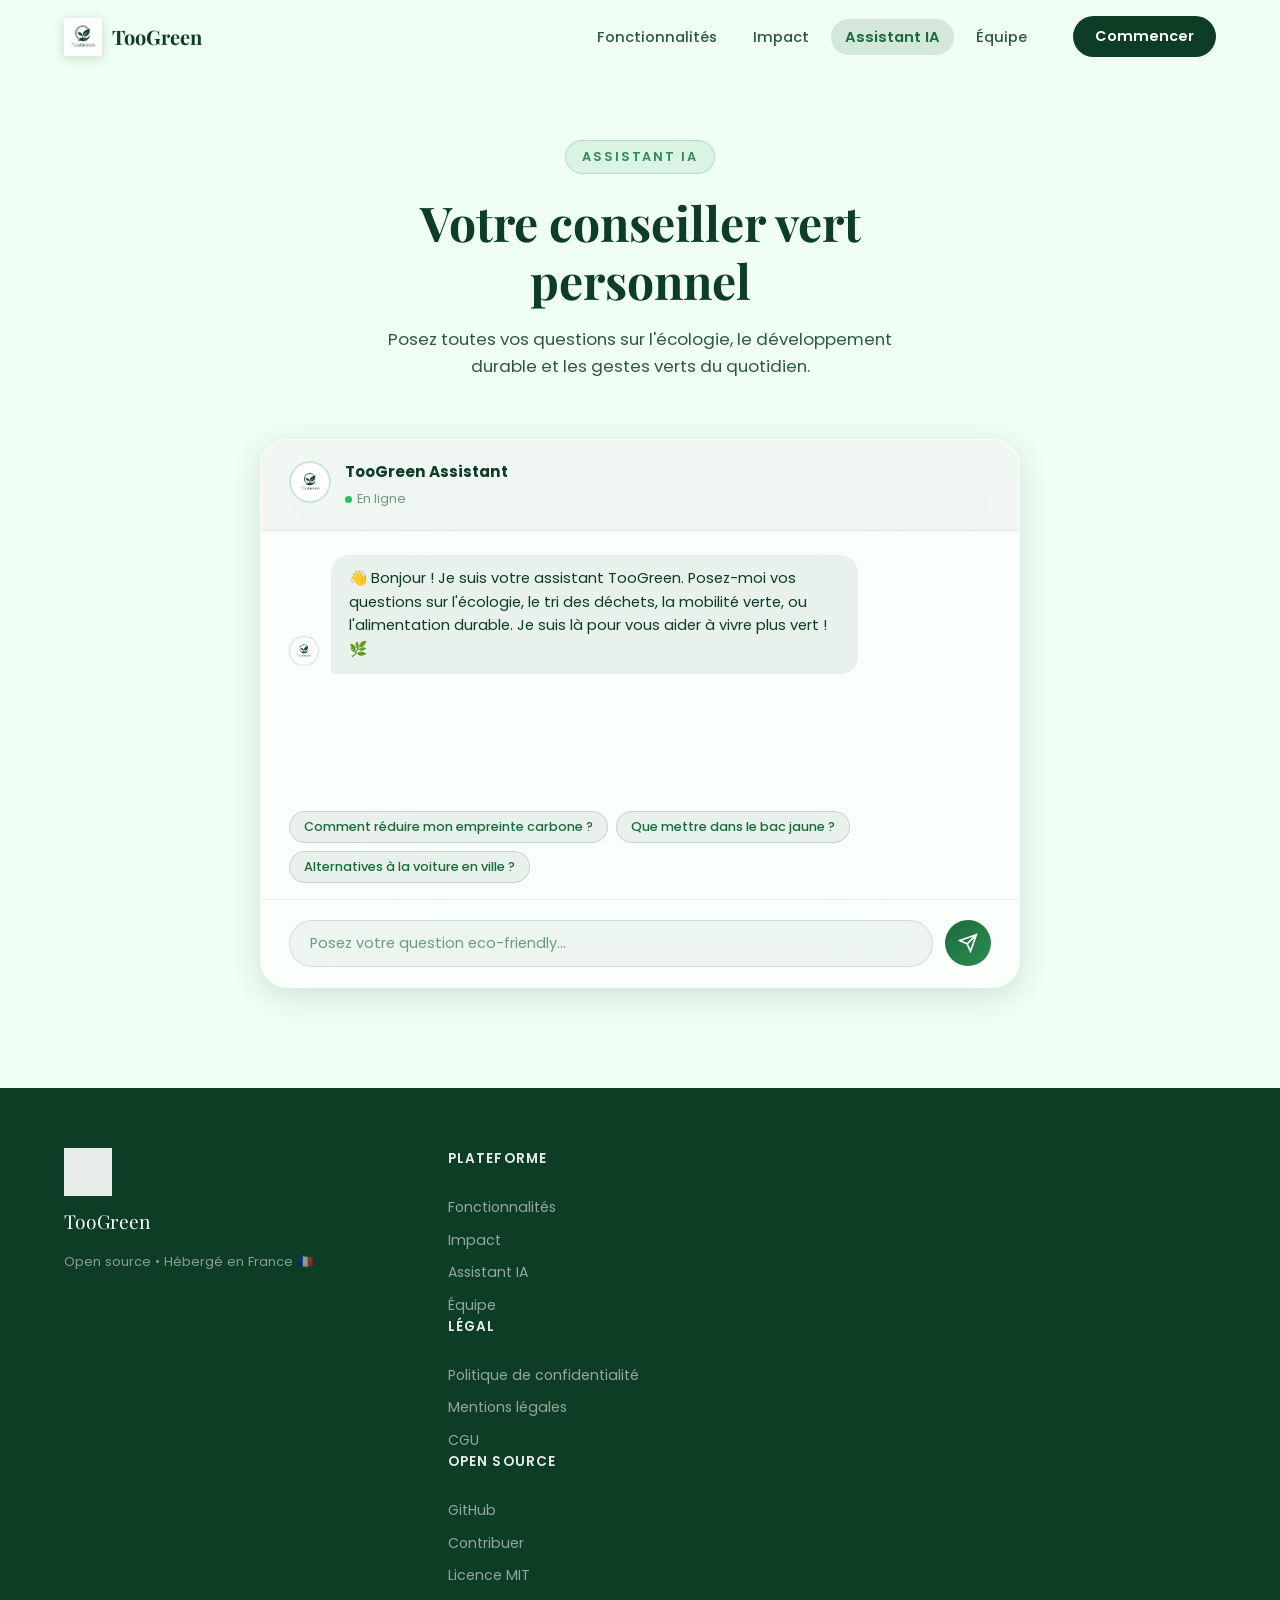
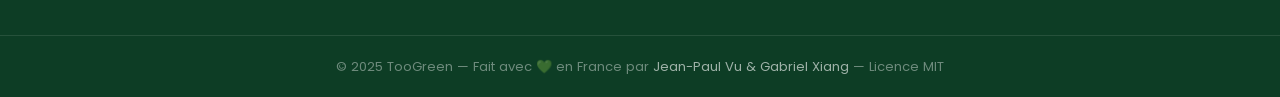
==== commit be1f378d: "Add files via upload" ====
--- a/assistant.html
+++ b/assistant.html
@@ -5,13 +5,6 @@
   <meta name="viewport" content="width=device-width, initial-scale=1.0" />
   <title>Assistant IA — TooGreen</title>
   <link rel="icon" href="logo.png" />
-  <link rel="manifest" href="manifest.json" />
-  <meta name="theme-color" content="#0D3D25" />
-  <meta name="mobile-web-app-capable" content="yes" />
-  <meta name="apple-mobile-web-app-capable" content="yes" />
-  <meta name="apple-mobile-web-app-status-bar-style" content="black-translucent" />
-  <meta name="apple-mobile-web-app-title" content="TooGreen" />
-  <link rel="apple-touch-icon" href="logo.png" />
   <link rel="preconnect" href="https://fonts.googleapis.com" />
   <link rel="preconnect" href="https://fonts.gstatic.com" crossorigin />
   <link href="https://fonts.googleapis.com/css2?family=Poppins:wght@300;400;500;600;700&family=Playfair+Display:ital,wght@0,700;1,400&display=swap" rel="stylesheet" />
@@ -31,6 +24,7 @@
         <li><a href="impact.html">Impact</a></li>
         <li><a href="assistant.html">Assistant IA</a></li>
         <li><a href="equipe.html">Équipe</a></li>
+        <li class="nav-mobile-cta"><button class="nav-cta" onclick="location.href='assistant.html'">Commencer</button></li>
       </ul>
       <button class="nav-cta" onclick="location.href='assistant.html'">Commencer</button>
       <button class="hamburger" id="hamburger" aria-label="Menu">
@@ -115,12 +109,6 @@
     </div>
   </footer>
 
-  <div id="installBanner" class="install-banner" style="display:none">
-    <span class="install-banner-text">📱 Installer TooGreen comme app</span>
-    <button class="install-btn-yes" id="installBtn">Installer</button>
-    <button class="install-btn-close" onclick="document.getElementById('installBanner').style.display='none'">✕</button>
-  </div>
-
   <script src="script.js"></script>
 </body>
 </html>
--- a/style.css
+++ b/style.css
@@ -239,7 +239,14 @@
   background: var(--forest);
   border-radius: 2px;
   transition: var(--transition);
-}
+  transform-origin: center;
+}
+.hamburger.open span:nth-child(1) { transform: translateY(7px) rotate(45deg); }
+.hamburger.open span:nth-child(2) { opacity: 0; transform: scaleX(0); }
+.hamburger.open span:nth-child(3) { transform: translateY(-7px) rotate(-45deg); }
+
+/* Caché par défaut — visible uniquement dans le menu mobile ouvert */
+.nav-mobile-cta { display: none; }
 
 /* ================================================
    HERO
@@ -882,9 +889,29 @@
     top: 70px; left: 0; right: 0;
     background: rgba(240,255,244,0.97);
     backdrop-filter: blur(20px);
-    padding: 20px;
+    -webkit-backdrop-filter: blur(20px);
+    padding: 16px 20px 24px;
     border-bottom: 1px solid rgba(13,61,37,0.1);
+    box-shadow: 0 8px 24px rgba(13,61,37,0.1);
     z-index: 99;
+    gap: 4px;
+    animation: menuSlideDown 0.22s ease;
+  }
+  @keyframes menuSlideDown {
+    from { opacity: 0; transform: translateY(-10px); }
+    to   { opacity: 1; transform: translateY(0); }
+  }
+  .nav-links.open .nav-mobile-cta {
+    display: block;
+    margin-top: 12px;
+    padding-top: 12px;
+    border-top: 1px solid rgba(13,61,37,0.1);
+  }
+  .nav-links.open .nav-mobile-cta .nav-cta {
+    display: block;
+    width: 100%;
+    text-align: center;
+    padding: 13px;
   }
   .hero { padding: 100px 24px 60px; }
   .hide-mobile { display: none; }
@@ -924,9 +951,9 @@
 
 .founders-grid {
   display: grid;
-  grid-template-columns: repeat(2, 1fr);
-  gap: 40px;
-  max-width: 900px;
+  grid-template-columns: repeat(3, 1fr);
+  gap: 32px;
+  max-width: 1100px;
   margin: 0 auto 48px;
 }
 
@@ -1038,9 +1065,9 @@
 
 .founders-home-grid {
   display: grid;
-  grid-template-columns: repeat(2, 1fr);
-  gap: 24px;
-  max-width: 800px;
+  grid-template-columns: repeat(3, 1fr);
+  gap: 20px;
+  max-width: 1000px;
   margin: 0 auto 36px;
 }
 
@@ -1108,60 +1135,14 @@
 
 .founders-home-cta { text-align: center; }
 
-/* ================================================
-   PWA INSTALL BANNER
-   ================================================ */
-.install-banner {
-  position: fixed;
-  bottom: 24px;
-  left: 50%;
-  transform: translateX(-50%);
-  z-index: 200;
-  display: flex;
-  align-items: center;
-  gap: 14px;
-  background: var(--forest);
-  color: white;
-  padding: 14px 20px;
-  border-radius: 16px;
-  box-shadow: 0 8px 32px rgba(13,61,37,0.4);
-  font-size: 0.9rem;
-  white-space: nowrap;
-  animation: slideUp 0.4s ease;
-}
-@keyframes slideUp {
-  from { transform: translateX(-50%) translateY(20px); opacity: 0; }
-  to   { transform: translateX(-50%) translateY(0); opacity: 1; }
-}
-.install-banner-text { font-weight: 500; }
-.install-btn-yes {
-  background: var(--green-light);
-  color: var(--forest);
-  border: none;
-  padding: 8px 18px;
-  border-radius: 100px;
-  font-family: var(--font-body);
-  font-size: 0.85rem;
-  font-weight: 700;
-  cursor: pointer;
-  transition: var(--transition);
-}
-.install-btn-yes:hover { background: var(--mint); }
-.install-btn-close {
-  background: none;
-  border: none;
-  color: rgba(255,255,255,0.55);
-  cursor: pointer;
-  font-size: 1.1rem;
-  line-height: 1;
-  padding: 0;
-  transition: var(--transition);
-}
-.install-btn-close:hover { color: white; }
+
+@media (max-width: 900px) {
+  .founders-grid { grid-template-columns: repeat(2, 1fr); gap: 24px; }
+  .founders-home-grid { grid-template-columns: repeat(2, 1fr); }
+}
 
 @media (max-width: 768px) {
-  .founders-grid { grid-template-columns: 1fr; gap: 24px; }
+  .founders-grid { grid-template-columns: 1fr; gap: 20px; }
   .founders-home-grid { grid-template-columns: 1fr; }
   .founders-story { padding: 28px 24px; }
-  .install-banner { white-space: normal; max-width: calc(100vw - 32px); }
-}
+}
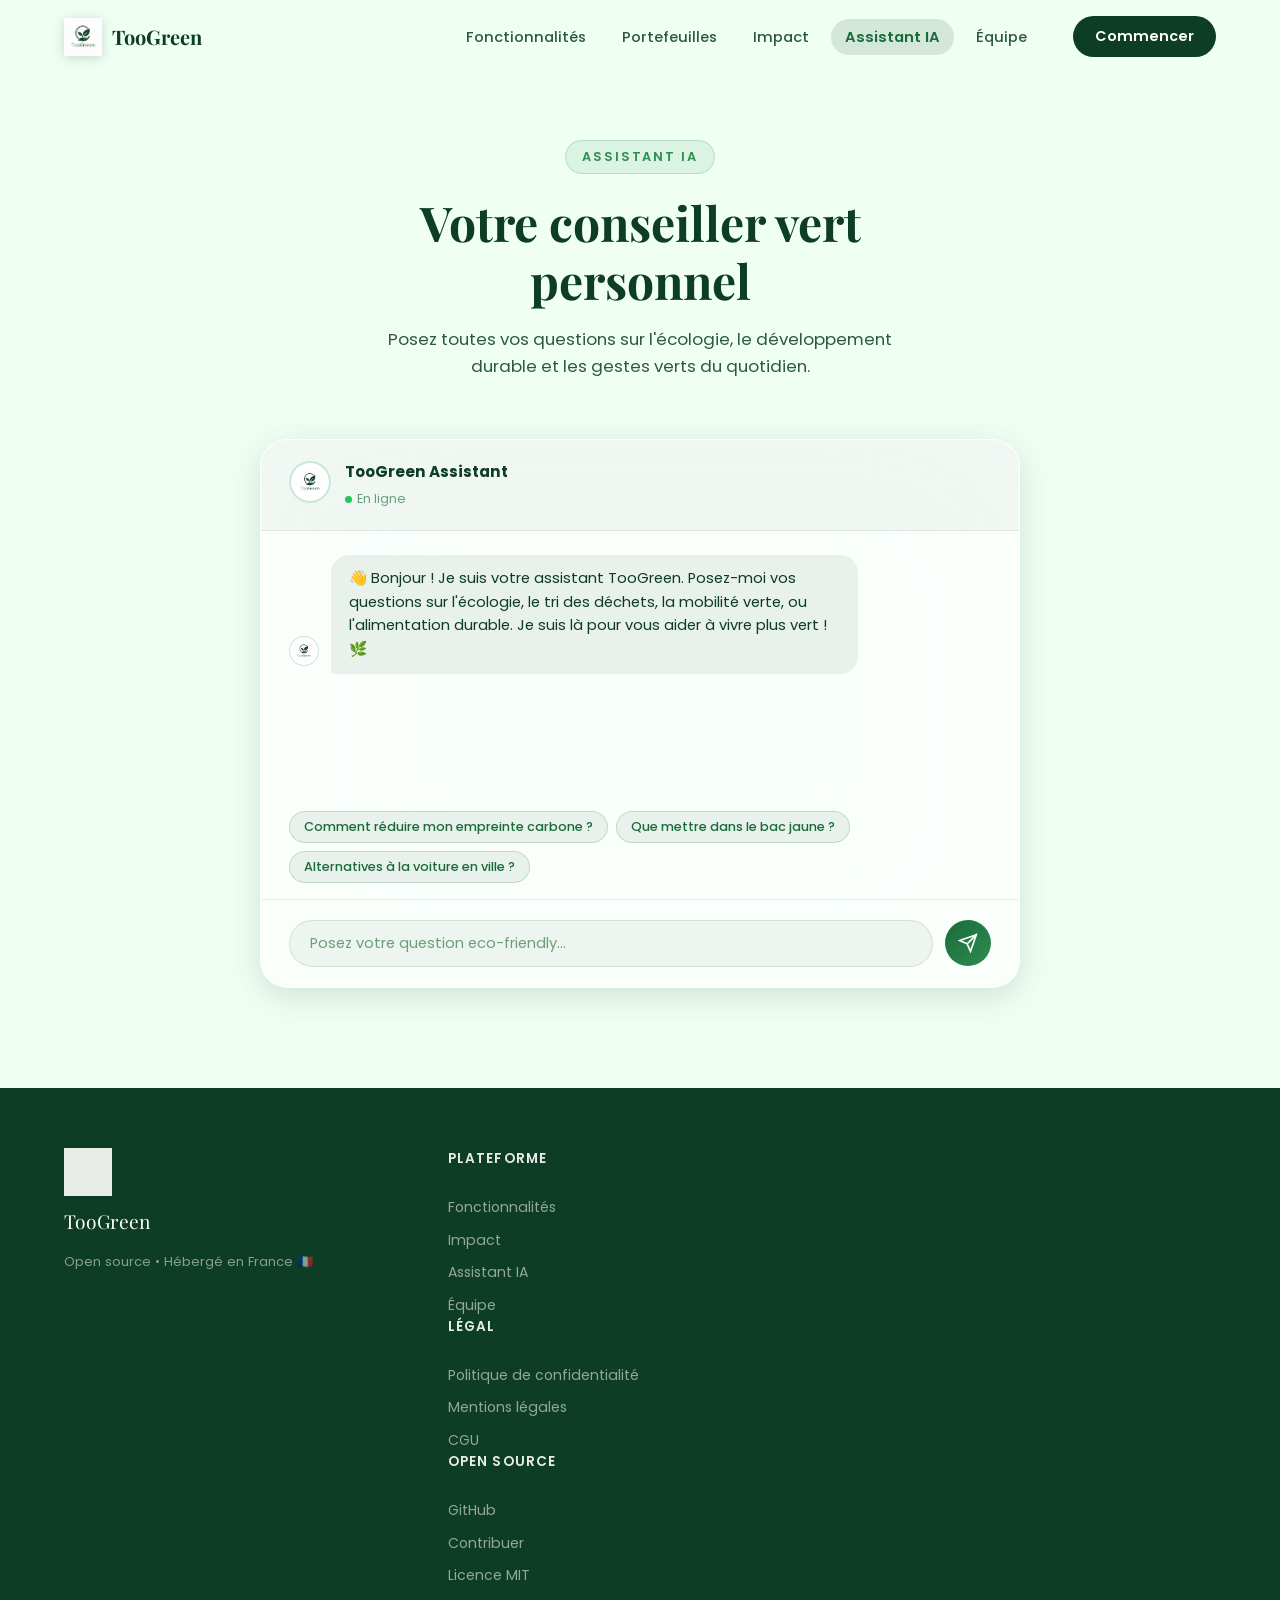
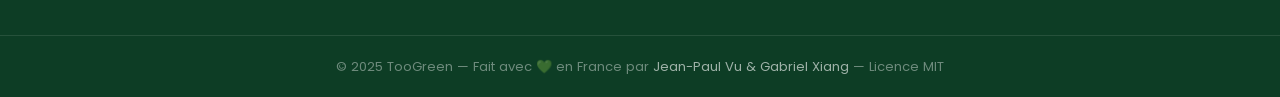
==== commit b277b35a: "Add files via upload" ====
--- a/assistant.html
+++ b/assistant.html
@@ -21,6 +21,7 @@
       </a>
       <ul class="nav-links" id="navLinks">
         <li><a href="fonctionnalites.html">Fonctionnalités</a></li>
+        <li><a href="portefeuilles.html">Portefeuilles</a></li>
         <li><a href="impact.html">Impact</a></li>
         <li><a href="assistant.html">Assistant IA</a></li>
         <li><a href="equipe.html">Équipe</a></li>
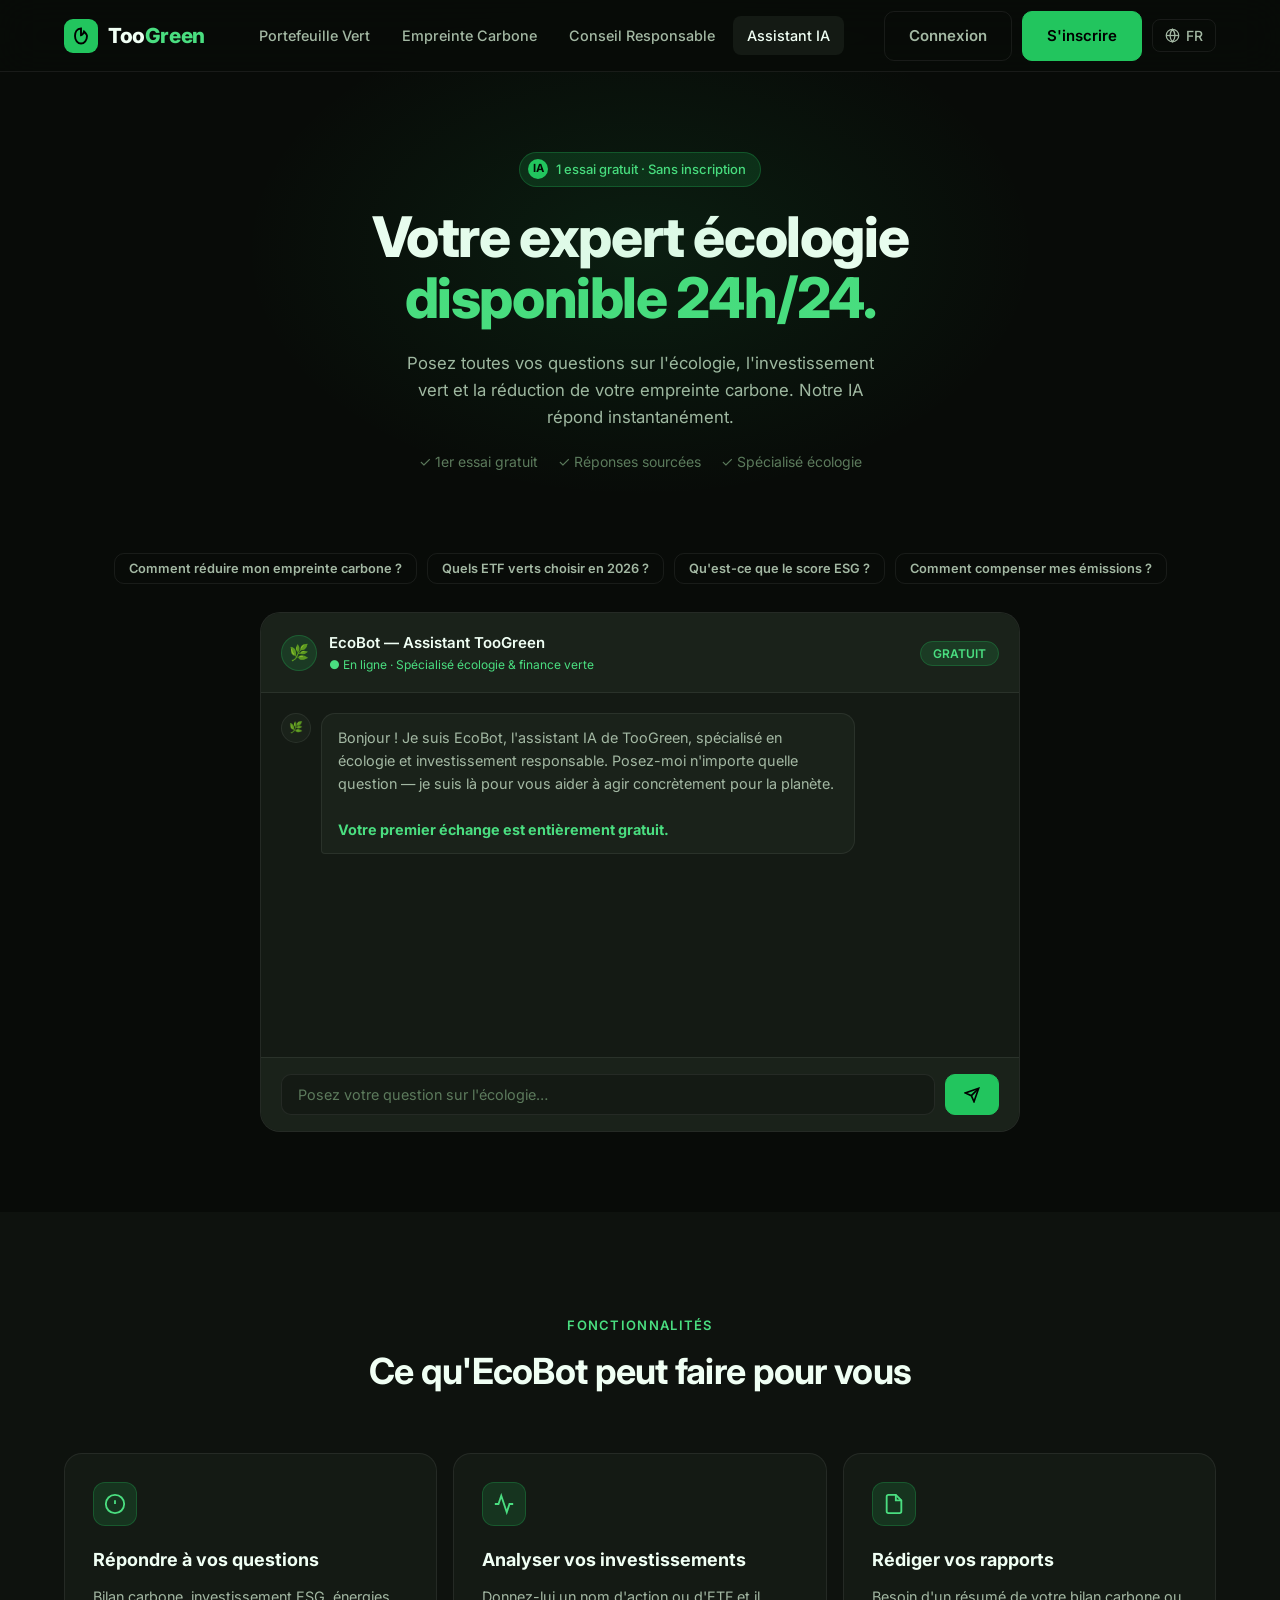
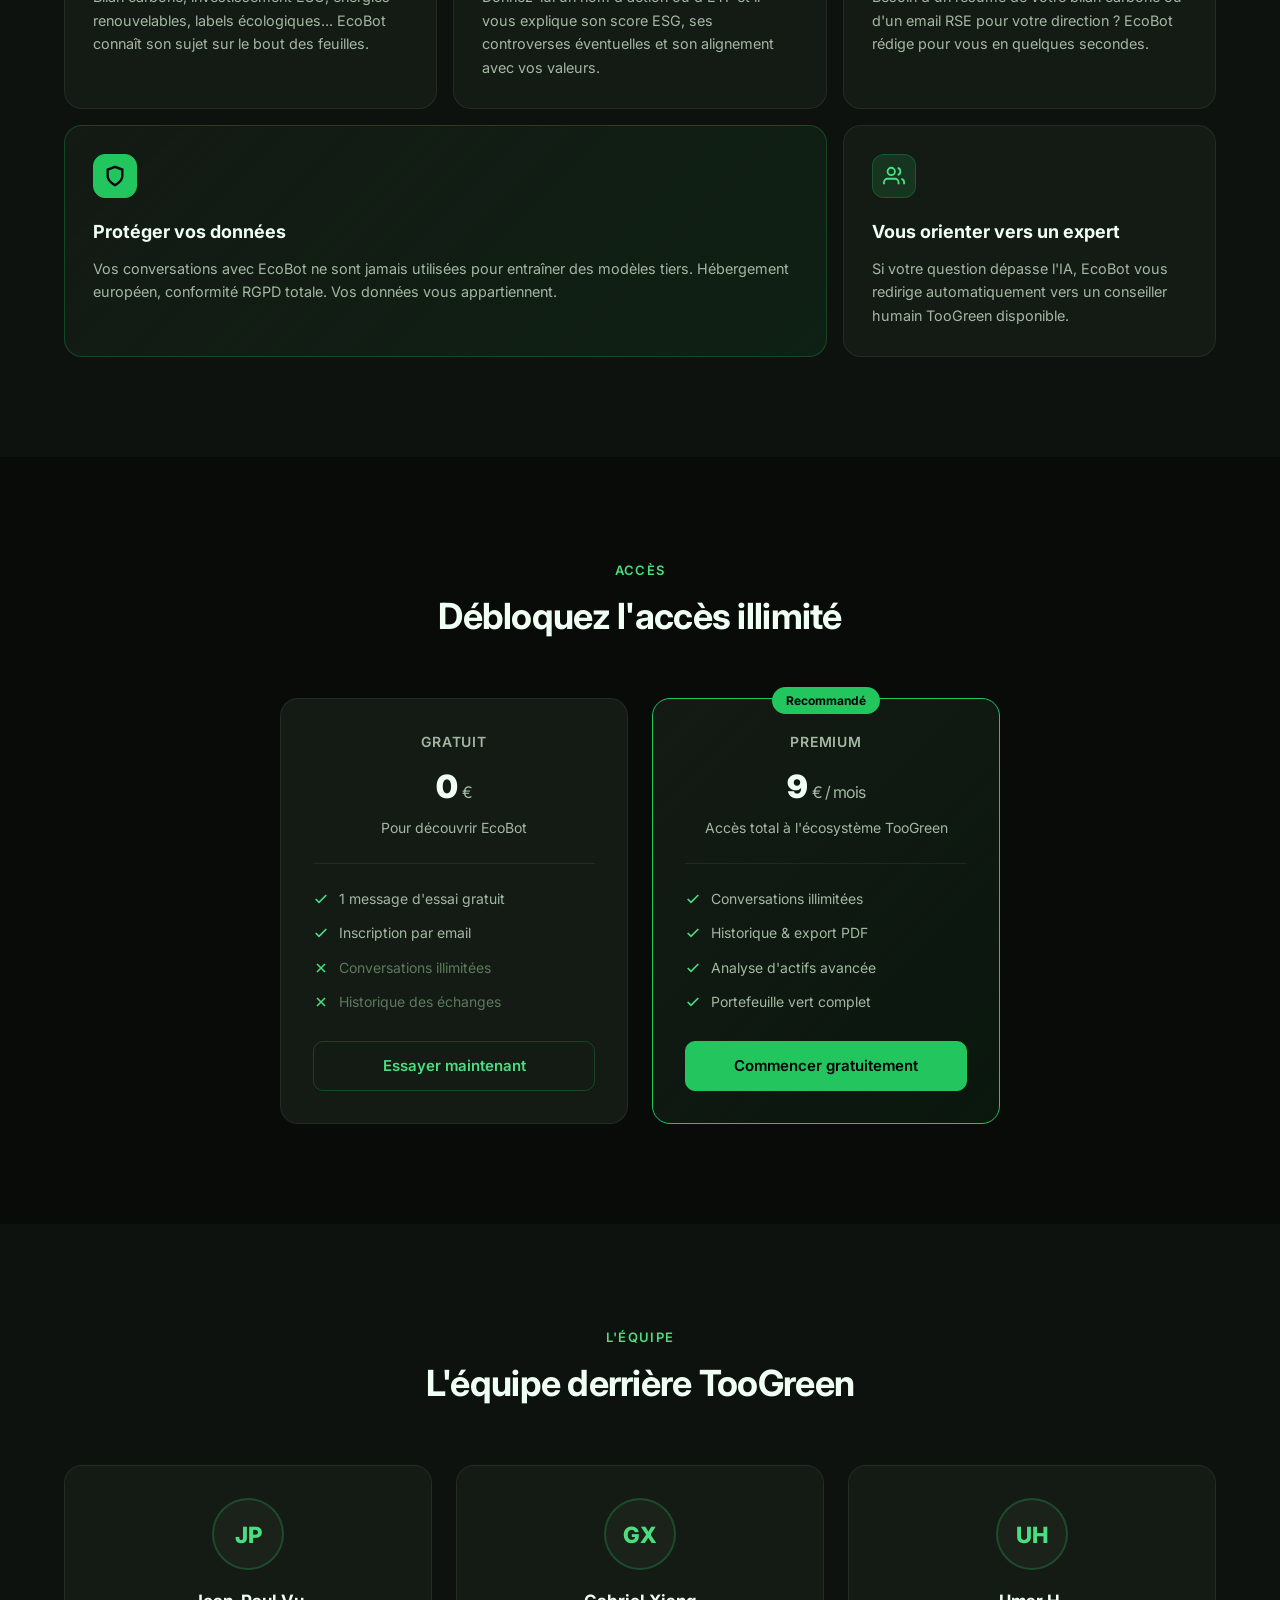
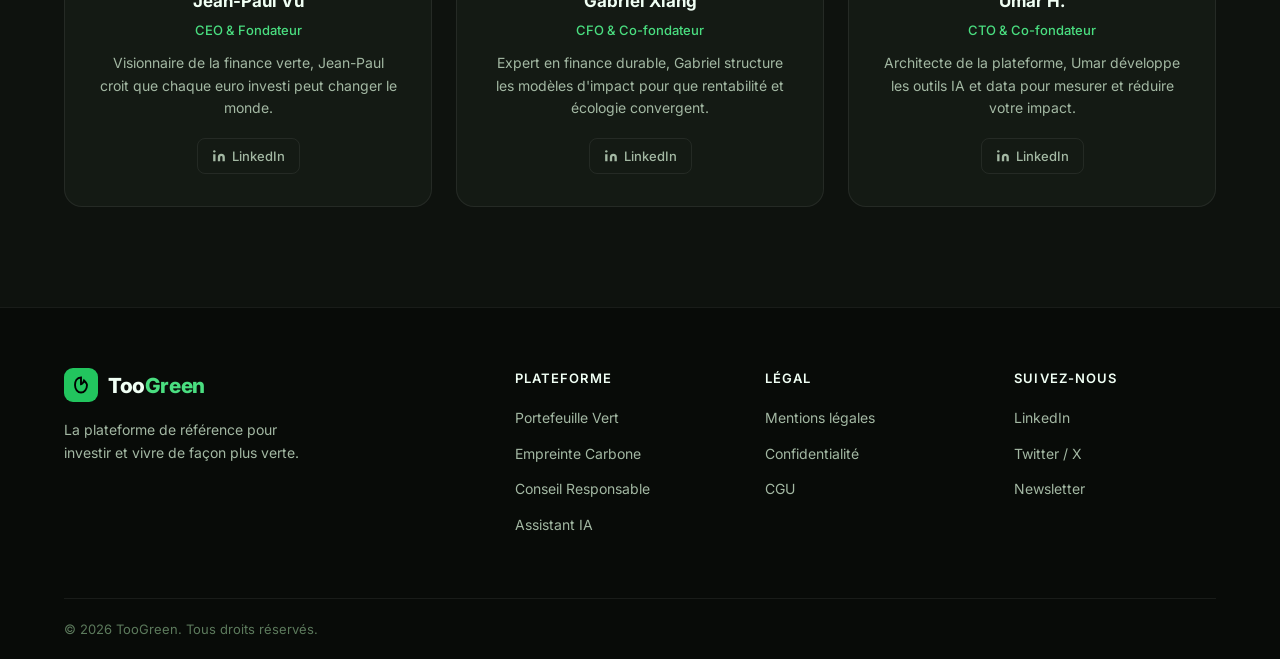
==== commit 691952f6: "Add files via upload" ====
--- a/assistant.html
+++ b/assistant.html
@@ -3,113 +3,278 @@
 <head>
   <meta charset="UTF-8" />
   <meta name="viewport" content="width=device-width, initial-scale=1.0" />
-  <title>Assistant IA — TooGreen</title>
-  <link rel="icon" href="logo.png" />
-  <link rel="preconnect" href="https://fonts.googleapis.com" />
-  <link rel="preconnect" href="https://fonts.gstatic.com" crossorigin />
-  <link href="https://fonts.googleapis.com/css2?family=Poppins:wght@300;400;500;600;700&family=Playfair+Display:ital,wght@0,700;1,400&display=swap" rel="stylesheet" />
+  <title>Assistant IA Écologie — TooGreen</title>
   <link rel="stylesheet" href="style.css" />
 </head>
 <body>
 
-  <!-- ======================== NAVBAR ======================== -->
-  <nav class="navbar" id="navbar">
-    <div class="nav-container">
-      <a href="index.html" class="nav-logo">
-        <img src="logo.png" alt="TooGreen Logo" class="nav-logo-img" />
-        <span class="nav-logo-text">TooGreen</span>
+  <!-- HEADER -->
+  <header class="header" id="header">
+    <div class="container header-inner">
+      <a href="index.html" class="logo">
+        <div class="logo-icon"><svg viewBox="0 0 24 24" fill="none" stroke="currentColor" stroke-width="2.5" width="18" height="18" style="color:#000"><path d="M12 2C6.5 2 4 7 4 12c0 5.5 3.5 10 8 10s8-4.5 8-10c0-1-2-4-4-6-1 3-3 5-4 5z"/></svg></div>
+        <span>Too<em>Green</em></span>
       </a>
-      <ul class="nav-links" id="navLinks">
-        <li><a href="fonctionnalites.html">Fonctionnalités</a></li>
-        <li><a href="portefeuilles.html">Portefeuilles</a></li>
-        <li><a href="impact.html">Impact</a></li>
-        <li><a href="assistant.html">Assistant IA</a></li>
-        <li><a href="equipe.html">Équipe</a></li>
-        <li class="nav-mobile-cta"><button class="nav-cta" onclick="location.href='assistant.html'">Commencer</button></li>
-      </ul>
-      <button class="nav-cta" onclick="location.href='assistant.html'">Commencer</button>
-      <button class="hamburger" id="hamburger" aria-label="Menu">
-        <span></span><span></span><span></span>
-      </button>
-    </div>
-  </nav>
-
-  <!-- ======================== AI ASSISTANT ======================== -->
-  <section class="assistant-section page-top" id="assistant">
-    <div class="section-container">
-      <div class="section-header">
-        <span class="section-eyebrow">Assistant IA</span>
-        <h2 class="section-title">Votre conseiller vert<br/>personnel</h2>
-        <p class="section-sub">Posez toutes vos questions sur l'écologie, le développement durable et les gestes verts du quotidien.</p>
-      </div>
-      <div class="chat-wrapper glass-card">
-        <div class="chat-header">
-          <div class="chat-avatar">
-            <img src="logo.png" alt="TooGreen AI" />
-          </div>
-          <div class="chat-info">
-            <strong>TooGreen Assistant</strong>
-            <span class="status-dot"></span><em>En ligne</em>
-          </div>
-        </div>
-        <div class="chat-messages" id="chatMessages">
-          <div class="message bot-message">
-            <div class="message-avatar"><img src="logo.png" alt="" /></div>
-            <div class="message-bubble">
-              👋 Bonjour ! Je suis votre assistant TooGreen. Posez-moi vos questions sur l'écologie, le tri des déchets, la mobilité verte, ou l'alimentation durable. Je suis là pour vous aider à vivre plus vert ! 🌿
-            </div>
-          </div>
-        </div>
-        <div class="chat-suggestions">
-          <button class="suggestion-chip" onclick="sendSuggestion(this)">Comment réduire mon empreinte carbone ?</button>
-          <button class="suggestion-chip" onclick="sendSuggestion(this)">Que mettre dans le bac jaune ?</button>
-          <button class="suggestion-chip" onclick="sendSuggestion(this)">Alternatives à la voiture en ville ?</button>
-        </div>
-        <div class="chat-input-area">
-          <input type="text" id="chatInput" placeholder="Posez votre question eco-friendly..." class="chat-input" />
-          <button class="chat-send" id="sendBtn" onclick="sendMessage()">
-            <svg width="20" height="20" viewBox="0 0 24 24" fill="none" stroke="currentColor" stroke-width="2"><path d="M22 2L11 13M22 2L15 22l-4-9-9-4 20-7z"/></svg>
+      <nav class="nav">
+        <a href="portefeuille.html" class="nav-link">Portefeuille Vert</a>
+        <a href="empreinte.html" class="nav-link">Empreinte Carbone</a>
+        <a href="conseil.html" class="nav-link">Conseil Responsable</a>
+        <a href="assistant.html" class="nav-link active">Assistant IA</a>
+      </nav>
+      <div class="header-actions">
+        <a href="#" class="btn btn-ghost">Connexion</a>
+        <a href="#" class="btn btn-primary">S'inscrire</a>
+        <div class="lang-select" id="langSelect">
+          <button class="lang-btn" id="langBtn">
+            <svg viewBox="0 0 24 24" fill="none" stroke="currentColor" stroke-width="2" width="15" height="15"><circle cx="12" cy="12" r="10"/><line x1="2" y1="12" x2="22" y2="12"/><path d="M12 2a15.3 15.3 0 0 1 4 10 15.3 15.3 0 0 1-4 10 15.3 15.3 0 0 1-4-10 15.3 15.3 0 0 1 4-10z"/></svg>
+            <span id="currentLang">FR</span>
           </button>
-        </div>
+          <div class="lang-dropdown" id="langDropdown">
+            <a href="#" data-lang="fr" class="active">🇫🇷 Français</a>
+            <a href="#" data-lang="en">🇬🇧 English</a>
+          </div>
+        </div>
+        <button class="burger" id="burger"><span></span><span></span><span></span></button>
+      </div>
+    </div>
+  </header>
+  <div class="mobile-menu" id="mobileMenu">
+    <a href="portefeuille.html">Portefeuille Vert</a>
+    <a href="empreinte.html">Empreinte Carbone</a>
+    <a href="conseil.html">Conseil Responsable</a>
+    <a href="assistant.html">Assistant IA</a>
+    <div class="mobile-menu-actions">
+      <a href="#" class="btn btn-ghost" style="width:100%;justify-content:center">Connexion</a>
+      <a href="#" class="btn btn-primary" style="width:100%;justify-content:center">S'inscrire</a>
+    </div>
+  </div>
+
+  <main>
+
+    <!-- HERO -->
+    <section class="page-hero">
+      <div class="container">
+        <div class="hero-badge" style="margin-bottom:20px">
+          <span class="hero-badge-dot">IA</span>
+          <span>1 essai gratuit · Sans inscription</span>
+        </div>
+        <h1 class="display-lg" style="max-width:680px;margin:0 auto 20px">
+          Votre expert écologie<br><span style="color:var(--green-400)">disponible 24h/24.</span>
+        </h1>
+        <p style="color:var(--text-secondary);max-width:500px;margin:0 auto 20px;font-size:1.05rem">
+          Posez toutes vos questions sur l'écologie, l'investissement vert et la réduction de votre empreinte carbone. Notre IA répond instantanément.
+        </p>
+        <div style="display:flex;gap:20px;justify-content:center;font-size:.875rem;color:var(--text-muted)">
+          <span>✓ 1er essai gratuit</span>
+          <span>✓ Réponses sourcées</span>
+          <span>✓ Spécialisé écologie</span>
+        </div>
+      </div>
+    </section>
+
+    <!-- CHAT SECTION -->
+    <section style="padding:20px 0 80px">
+      <div class="container">
+
+        <!-- Questions suggérées -->
+        <div style="display:flex;gap:10px;justify-content:center;flex-wrap:wrap;margin-bottom:28px" class="reveal">
+          <button class="btn btn-ghost" style="font-size:.8rem;padding:7px 14px" onclick="fillChat(this)">Comment réduire mon empreinte carbone ?</button>
+          <button class="btn btn-ghost" style="font-size:.8rem;padding:7px 14px" onclick="fillChat(this)">Quels ETF verts choisir en 2026 ?</button>
+          <button class="btn btn-ghost" style="font-size:.8rem;padding:7px 14px" onclick="fillChat(this)">Qu'est-ce que le score ESG ?</button>
+          <button class="btn btn-ghost" style="font-size:.8rem;padding:7px 14px" onclick="fillChat(this)">Comment compenser mes émissions ?</button>
+        </div>
+
+        <!-- Chat window -->
+        <div class="chat-window reveal">
+          <div class="chat-header">
+            <div class="chat-avatar">🌿</div>
+            <div>
+              <div class="chat-name">EcoBot — Assistant TooGreen</div>
+              <div class="chat-status">● En ligne · Spécialisé écologie & finance verte</div>
+            </div>
+            <div style="margin-left:auto">
+              <span style="background:var(--green-glow);border:1px solid var(--border-green);border-radius:100px;padding:4px 12px;font-size:.75rem;color:var(--green-400);font-weight:600">GRATUIT</span>
+            </div>
+          </div>
+
+          <div class="chat-messages" id="chatMessages">
+            <!-- Message d'accueil bot -->
+            <div class="msg">
+              <div class="msg-av">🌿</div>
+              <div class="msg-text">
+                Bonjour ! Je suis EcoBot, l'assistant IA de TooGreen, spécialisé en écologie et investissement responsable. Posez-moi n'importe quelle question — je suis là pour vous aider à agir concrètement pour la planète.<br><br>
+                <strong style="color:var(--green-400)">Votre premier échange est entièrement gratuit.</strong>
+              </div>
+            </div>
+          </div>
+
+          <div class="chat-input-area">
+            <input type="text" class="chat-input" id="chatInput" placeholder="Posez votre question sur l'écologie…" autocomplete="off" />
+            <button class="btn btn-primary" id="chatSend" style="padding:10px 18px;flex-shrink:0">
+              <svg viewBox="0 0 24 24" fill="none" stroke="currentColor" stroke-width="2.5" width="16" height="16"><line x1="22" y1="2" x2="11" y2="13"/><polygon points="22 2 15 22 11 13 2 9 22 2"/></svg>
+            </button>
+          </div>
+        </div>
+
+        <!-- Email gate (shown after first free message) -->
+        <div class="email-gate reveal" id="emailGate" style="display:none;max-width:480px;margin:32px auto 0">
+          <div style="font-size:2rem;margin-bottom:16px">🔒</div>
+          <h3>Continuez la conversation gratuitement</h3>
+          <p>Créez votre compte TooGreen en 10 secondes pour accéder à l'assistant IA sans limite et recevoir nos conseils écologiques chaque semaine.</p>
+          <form class="email-form" id="gateForm">
+            <input type="email" class="email-input" placeholder="votre@email.com" required />
+            <button type="submit" class="btn btn-primary btn-lg" style="width:100%;justify-content:center">
+              Continuer gratuitement →
+            </button>
+            <p style="font-size:.75rem;color:var(--text-muted);text-align:center">Aucune carte bancaire · Désinscription en 1 clic</p>
+          </form>
+        </div>
+
+      </div>
+    </section>
+
+    <!-- CAPABILITIES -->
+    <section style="background:var(--bg-surface);padding:100px 0">
+      <div class="container">
+        <div class="section-header reveal">
+          <span class="section-eyebrow">Fonctionnalités</span>
+          <h2 class="display-md">Ce qu'EcoBot peut faire pour vous</h2>
+        </div>
+        <div class="bento-grid" style="margin-top:60px">
+
+          <div class="bento-card reveal">
+            <div class="card-icon"><svg viewBox="0 0 24 24" fill="none" stroke="currentColor" stroke-width="2"><circle cx="12" cy="12" r="10"/><line x1="12" y1="8" x2="12" y2="12"/><line x1="12" y1="16" x2="12.01" y2="16"/></svg></div>
+            <h3>Répondre à vos questions</h3>
+            <p>Bilan carbone, investissement ESG, énergies renouvelables, labels écologiques... EcoBot connaît son sujet sur le bout des feuilles.</p>
+          </div>
+
+          <div class="bento-card reveal">
+            <div class="card-icon"><svg viewBox="0 0 24 24" fill="none" stroke="currentColor" stroke-width="2"><polyline points="22 12 18 12 15 21 9 3 6 12 2 12"/></svg></div>
+            <h3>Analyser vos investissements</h3>
+            <p>Donnez-lui un nom d'action ou d'ETF et il vous explique son score ESG, ses controverses éventuelles et son alignement avec vos valeurs.</p>
+          </div>
+
+          <div class="bento-card reveal">
+            <div class="card-icon"><svg viewBox="0 0 24 24" fill="none" stroke="currentColor" stroke-width="2"><path d="M14 2H6a2 2 0 0 0-2 2v16a2 2 0 0 0 2 2h12a2 2 0 0 0 2-2V8z"/><polyline points="14 2 14 8 20 8"/></svg></div>
+            <h3>Rédiger vos rapports</h3>
+            <p>Besoin d'un résumé de votre bilan carbone ou d'un email RSE pour votre direction ? EcoBot rédige pour vous en quelques secondes.</p>
+          </div>
+
+          <div class="bento-card span-2 reveal" style="background:linear-gradient(135deg,var(--bg-card) 0%,rgba(22,163,74,0.1) 100%);border-color:var(--border-green)">
+            <div class="card-icon" style="background:var(--green-500);border-color:var(--green-500)">
+              <svg viewBox="0 0 24 24" fill="none" stroke="#000" stroke-width="2.5"><path d="M12 22s8-4 8-10V5l-8-3-8 3v7c0 6 8 10 8 10z"/></svg>
+            </div>
+            <h3>Protéger vos données</h3>
+            <p>Vos conversations avec EcoBot ne sont jamais utilisées pour entraîner des modèles tiers. Hébergement européen, conformité RGPD totale. Vos données vous appartiennent.</p>
+          </div>
+
+          <div class="bento-card reveal">
+            <div class="card-icon"><svg viewBox="0 0 24 24" fill="none" stroke="currentColor" stroke-width="2"><path d="M17 21v-2a4 4 0 0 0-4-4H5a4 4 0 0 0-4 4v2"/><circle cx="9" cy="7" r="4"/><path d="M23 21v-2a4 4 0 0 0-3-3.87"/><path d="M16 3.13a4 4 0 0 1 0 7.75"/></svg></div>
+            <h3>Vous orienter vers un expert</h3>
+            <p>Si votre question dépasse l'IA, EcoBot vous redirige automatiquement vers un conseiller humain TooGreen disponible.</p>
+          </div>
+
+        </div>
+      </div>
+    </section>
+
+    <!-- PRICING IA -->
+    <section style="padding:100px 0">
+      <div class="container">
+        <div class="section-header reveal">
+          <span class="section-eyebrow">Accès</span>
+          <h2 class="display-md">Débloquez l'accès illimité</h2>
+        </div>
+        <div style="display:grid;grid-template-columns:1fr 1fr;gap:24px;max-width:720px;margin:60px auto 0">
+
+          <div class="plan-card reveal" style="text-align:center">
+            <div class="plan-name">Gratuit</div>
+            <div class="plan-price" style="font-size:2rem">0 <span>€</span></div>
+            <div class="plan-desc">Pour découvrir EcoBot</div>
+            <div class="plan-features" style="text-align:left">
+              <div class="plan-feature"><svg viewBox="0 0 24 24" fill="none" stroke="currentColor" stroke-width="2.5"><polyline points="20 6 9 17 4 12"/></svg>1 message d'essai gratuit</div>
+              <div class="plan-feature"><svg viewBox="0 0 24 24" fill="none" stroke="currentColor" stroke-width="2.5"><polyline points="20 6 9 17 4 12"/></svg>Inscription par email</div>
+              <div class="plan-feature" style="color:var(--text-muted)"><svg viewBox="0 0 24 24" fill="none" stroke="currentColor" stroke-width="2.5"><line x1="18" y1="6" x2="6" y2="18"/><line x1="6" y1="6" x2="18" y2="18"/></svg>Conversations illimitées</div>
+              <div class="plan-feature" style="color:var(--text-muted)"><svg viewBox="0 0 24 24" fill="none" stroke="currentColor" stroke-width="2.5"><line x1="18" y1="6" x2="6" y2="18"/><line x1="6" y1="6" x2="18" y2="18"/></svg>Historique des échanges</div>
+            </div>
+            <a href="#" class="btn btn-outline" style="width:100%;justify-content:center">Essayer maintenant</a>
+          </div>
+
+          <div class="plan-card featured reveal" style="text-align:center">
+            <div class="plan-badge">Recommandé</div>
+            <div class="plan-name">Premium</div>
+            <div class="plan-price" style="font-size:2rem">9 <span>€ / mois</span></div>
+            <div class="plan-desc">Accès total à l'écosystème TooGreen</div>
+            <div class="plan-features" style="text-align:left">
+              <div class="plan-feature"><svg viewBox="0 0 24 24" fill="none" stroke="currentColor" stroke-width="2.5"><polyline points="20 6 9 17 4 12"/></svg>Conversations illimitées</div>
+              <div class="plan-feature"><svg viewBox="0 0 24 24" fill="none" stroke="currentColor" stroke-width="2.5"><polyline points="20 6 9 17 4 12"/></svg>Historique & export PDF</div>
+              <div class="plan-feature"><svg viewBox="0 0 24 24" fill="none" stroke="currentColor" stroke-width="2.5"><polyline points="20 6 9 17 4 12"/></svg>Analyse d'actifs avancée</div>
+              <div class="plan-feature"><svg viewBox="0 0 24 24" fill="none" stroke="currentColor" stroke-width="2.5"><polyline points="20 6 9 17 4 12"/></svg>Portefeuille vert complet</div>
+            </div>
+            <a href="#" class="btn btn-primary" style="width:100%;justify-content:center">Commencer gratuitement</a>
+          </div>
+
+        </div>
+      </div>
+    </section>
+
+  </main>
+
+  <!-- TEAM -->
+  <section class="team">
+    <div class="container">
+      <div class="section-header reveal"><span class="section-eyebrow">L'équipe</span><h2 class="display-md">L'équipe derrière TooGreen</h2></div>
+      <div class="team-grid">
+        <div class="team-card reveal"><div class="team-avatar">JP</div><div class="team-name">Jean-Paul Vu</div><div class="team-role">CEO & Fondateur</div><p class="team-bio">Visionnaire de la finance verte, Jean-Paul croit que chaque euro investi peut changer le monde.</p><a href="https://www.linkedin.com/in/jean-paul-vu-a958512ba/" target="_blank" class="team-linkedin"><svg viewBox="0 0 24 24" fill="currentColor" width="14" height="14"><path d="M16 8a6 6 0 0 1 6 6v7h-4v-7a2 2 0 0 0-2-2 2 2 0 0 0-2 2v7h-4v-7a6 6 0 0 1 6-6zM2 9h4v12H2z"/><circle cx="4" cy="4" r="2"/></svg>LinkedIn</a></div>
+        <div class="team-card reveal"><div class="team-avatar">GX</div><div class="team-name">Gabriel Xiang</div><div class="team-role">CFO & Co-fondateur</div><p class="team-bio">Expert en finance durable, Gabriel structure les modèles d'impact pour que rentabilité et écologie convergent.</p><a href="https://www.linkedin.com/in/gabriel-xiang-/" target="_blank" class="team-linkedin"><svg viewBox="0 0 24 24" fill="currentColor" width="14" height="14"><path d="M16 8a6 6 0 0 1 6 6v7h-4v-7a2 2 0 0 0-2-2 2 2 0 0 0-2 2v7h-4v-7a6 6 0 0 1 6-6zM2 9h4v12H2z"/><circle cx="4" cy="4" r="2"/></svg>LinkedIn</a></div>
+        <div class="team-card reveal"><div class="team-avatar">UH</div><div class="team-name">Umar H.</div><div class="team-role">CTO & Co-fondateur</div><p class="team-bio">Architecte de la plateforme, Umar développe les outils IA et data pour mesurer et réduire votre impact.</p><a href="https://www.linkedin.com/in/umar-h-but3/" target="_blank" class="team-linkedin"><svg viewBox="0 0 24 24" fill="currentColor" width="14" height="14"><path d="M16 8a6 6 0 0 1 6 6v7h-4v-7a2 2 0 0 0-2-2 2 2 0 0 0-2 2v7h-4v-7a6 6 0 0 1 6-6zM2 9h4v12H2z"/><circle cx="4" cy="4" r="2"/></svg>LinkedIn</a></div>
       </div>
     </div>
   </section>
 
-  <!-- ======================== FOOTER ======================== -->
   <footer class="footer">
-    <div class="footer-container">
-      <div class="footer-brand">
-        <img src="logo.png" alt="TooGreen" class="footer-logo" />
-        <span>TooGreen</span>
-        <p>Open source • Hébergé en France 🇫🇷</p>
-      </div>
-      <div class="footer-links">
-        <div class="footer-col">
-          <h4>Plateforme</h4>
-          <a href="fonctionnalites.html">Fonctionnalités</a>
-          <a href="impact.html">Impact</a>
-          <a href="assistant.html">Assistant IA</a>
-          <a href="equipe.html">Équipe</a>
-        </div>
-        <div class="footer-col">
-          <h4>Légal</h4>
-          <a href="#">Politique de confidentialité</a>
-          <a href="#">Mentions légales</a>
-          <a href="#">CGU</a>
-        </div>
-        <div class="footer-col">
-          <h4>Open Source</h4>
-          <a href="#">GitHub</a>
-          <a href="#">Contribuer</a>
-          <a href="#">Licence MIT</a>
-        </div>
-      </div>
-    </div>
-    <div class="footer-bottom">
-      <p>© 2025 TooGreen — Fait avec 💚 en France par <a href="equipe.html" style="color:rgba(255,255,255,0.6);text-decoration:none;">Jean-Paul Vu &amp; Gabriel Xiang</a> — Licence MIT</p>
+    <div class="container">
+      <div class="footer-top">
+        <div class="footer-brand"><a href="index.html" class="logo"><div class="logo-icon"><svg viewBox="0 0 24 24" fill="none" stroke="currentColor" stroke-width="2.5" width="18" height="18" style="color:#000"><path d="M12 2C6.5 2 4 7 4 12c0 5.5 3.5 10 8 10s8-4.5 8-10c0-1-2-4-4-6-1 3-3 5-4 5z"/></svg></div><span>Too<em>Green</em></span></a><p style="margin-top:14px">La plateforme de référence pour investir et vivre de façon plus verte.</p></div>
+        <div class="footer-col"><h4>Plateforme</h4><ul><li><a href="portefeuille.html">Portefeuille Vert</a></li><li><a href="empreinte.html">Empreinte Carbone</a></li><li><a href="conseil.html">Conseil Responsable</a></li><li><a href="assistant.html">Assistant IA</a></li></ul></div>
+        <div class="footer-col"><h4>Légal</h4><ul><li><a href="#">Mentions légales</a></li><li><a href="#">Confidentialité</a></li><li><a href="#">CGU</a></li></ul></div>
+        <div class="footer-col"><h4>Suivez-nous</h4><ul><li><a href="#">LinkedIn</a></li><li><a href="#">Twitter / X</a></li><li><a href="#">Newsletter</a></li></ul></div>
+      </div>
+      <div class="footer-bottom"><span>© 2026 TooGreen. Tous droits réservés.</span></div>
     </div>
   </footer>
 
   <script src="script.js"></script>
+  <script>
+    // Fill chat input from suggested questions
+    function fillChat(btn) {
+      const input = document.getElementById('chatInput');
+      if (input) { input.value = btn.textContent; input.focus(); }
+    }
+
+    // Show email gate with slide-in animation
+    const gate = document.getElementById('emailGate');
+    if (gate) {
+      gate.style.transition = 'opacity 400ms, transform 400ms';
+      gate.style.opacity = '0';
+      gate.style.transform = 'translateY(16px)';
+
+      const observer = new MutationObserver(() => {
+        if (gate.style.display !== 'none') {
+          requestAnimationFrame(() => {
+            gate.style.opacity = '1';
+            gate.style.transform = 'translateY(0)';
+          });
+        }
+      });
+      observer.observe(gate, { attributes: true, attributeFilter: ['style'] });
+
+      // Override ChatEngine to show gate via display block
+      const origClass = gate.classList;
+      Object.defineProperty(gate, 'classList', {
+        get() { return origClass; }
+      });
+    }
+  </script>
 </body>
 </html>
--- a/style.css
+++ b/style.css
@@ -1,1148 +1,1341 @@
-/* ================================================
-   TooGreen — Style.css
-   Design: Glassmorphism + Aurora gradients 2025
-   ================================================ */
-
-/* ---- RESET & ROOT ---- */
+/* ========================================
+   TooGreen — Global Styles
+   Inspired by Finary's dark aesthetic
+   ======================================== */
+
+/* ---------- Google Fonts ---------- */
+@import url('https://fonts.googleapis.com/css2?family=Inter:wght@300;400;500;600;700;800;900&display=swap');
+
+/* ---------- CSS Variables ---------- */
+:root {
+  /* Background layers */
+  --bg-base:    #080B08;
+  --bg-surface: #0E120E;
+  --bg-card:    #141A14;
+  --bg-card-2:  #1A221A;
+  --bg-hover:   #1F281F;
+
+  /* Green accent */
+  --green-400:  #4ADE80;
+  --green-500:  #22C55E;
+  --green-600:  #16A34A;
+  --green-700:  #15803D;
+  --green-glow: rgba(34, 197, 94, 0.15);
+
+  /* Text */
+  --text-primary:   #F0FFF4;
+  --text-secondary: #A3B8A3;
+  --text-muted:     #5C7A5C;
+
+  /* Borders */
+  --border:       rgba(255, 255, 255, 0.07);
+  --border-green: rgba(34, 197, 94, 0.25);
+
+  /* Typography */
+  --font: 'Inter', -apple-system, BlinkMacSystemFont, sans-serif;
+
+  /* Spacing */
+  --header-h: 72px;
+
+  /* Transitions */
+  --ease: cubic-bezier(0.16, 1, 0.3, 1);
+}
+
+/* ---------- Reset ---------- */
 *, *::before, *::after { box-sizing: border-box; margin: 0; padding: 0; }
 
-:root {
-  --forest:     #0D3D25;
-  --green-deep: #1A6B3A;
-  --green-mid:  #2D8C52;
-  --green-light:#4CAF7A;
-  --mint:       #A8E6C3;
-  --frost:      #F0FFF4;
-  --white:      #FFFFFF;
-  --glass-bg:   rgba(255,255,255,0.10);
-  --glass-border: rgba(255,255,255,0.18);
-  --text-primary: #0D3D25;
-  --text-body:    #2D5A3D;
-  --text-muted:   #6B9E7A;
-  --shadow-glass: 0 8px 32px rgba(13,61,37,0.15), 0 1px 0 rgba(255,255,255,0.3) inset;
-  --font-display: 'Playfair Display', Georgia, serif;
-  --font-body:    'Poppins', system-ui, sans-serif;
-  --radius-lg:  20px;
-  --radius-xl:  28px;
-  --transition: 0.3s cubic-bezier(0.4, 0, 0.2, 1);
-}
-
-html { scroll-behavior: smooth; }
+html {
+  scroll-behavior: smooth;
+  font-size: 16px;
+}
 
 body {
-  font-family: var(--font-body);
-  background: var(--frost);
+  font-family: var(--font);
+  background: var(--bg-base);
   color: var(--text-primary);
+  line-height: 1.6;
   overflow-x: hidden;
-  line-height: 1.6;
-}
-
-/* ---- UTILITY ---- */
-.glass-card {
-  background: rgba(255,255,255,0.12);
-  backdrop-filter: blur(80px) saturate(180%);
-  -webkit-backdrop-filter: blur(80px) saturate(180%);
-  border: 1px solid rgba(255,255,255,0.22);
-  border-radius: var(--radius-xl);
-  box-shadow: var(--shadow-glass);
-}
-
-.section-container {
+  -webkit-font-smoothing: antialiased;
+}
+
+img { max-width: 100%; display: block; }
+a { text-decoration: none; color: inherit; }
+ul { list-style: none; }
+button { font-family: var(--font); cursor: pointer; border: none; outline: none; }
+
+/* ---------- Typography ---------- */
+.display-xl {
+  font-size: clamp(2.8rem, 7vw, 5.5rem);
+  font-weight: 900;
+  line-height: 1.05;
+  letter-spacing: -0.03em;
+}
+.display-lg {
+  font-size: clamp(2rem, 4.5vw, 3.5rem);
+  font-weight: 800;
+  line-height: 1.1;
+  letter-spacing: -0.025em;
+}
+.display-md {
+  font-size: clamp(1.5rem, 3vw, 2.25rem);
+  font-weight: 700;
+  line-height: 1.2;
+  letter-spacing: -0.02em;
+}
+.text-lg { font-size: 1.125rem; }
+.text-muted { color: var(--text-secondary); }
+
+/* ---------- Layout ---------- */
+.container {
   max-width: 1200px;
   margin: 0 auto;
   padding: 0 24px;
 }
 
-/* Extra top padding for sections used as standalone pages (fixed navbar offset) */
-.page-top {
-  padding-top: 140px !important;
-}
-
-.section-header {
-  text-align: center;
-  margin-bottom: 60px;
-}
-
-.section-eyebrow {
-  display: inline-block;
-  font-size: 0.8rem;
+section { padding: 100px 0; }
+
+/* ---------- Buttons ---------- */
+.btn {
+  display: inline-flex;
+  align-items: center;
+  gap: 8px;
+  padding: 12px 24px;
+  border-radius: 10px;
+  font-size: 0.9375rem;
   font-weight: 600;
-  letter-spacing: 0.15em;
-  text-transform: uppercase;
-  color: var(--green-mid);
-  background: rgba(45,140,82,0.1);
-  border: 1px solid rgba(45,140,82,0.2);
-  padding: 6px 16px;
-  border-radius: 100px;
-  margin-bottom: 20px;
-}
-
-.section-title {
-  font-family: var(--font-display);
-  font-size: clamp(2rem, 4vw, 3rem);
-  font-weight: 700;
-  color: var(--forest);
-  line-height: 1.2;
-}
-
-.section-sub {
-  font-size: 1.05rem;
-  color: var(--text-body);
-  margin-top: 16px;
-  max-width: 560px;
-  margin-left: auto;
-  margin-right: auto;
-}
-
-/* ---- BUTTONS ---- */
+  transition: all 200ms var(--ease);
+  cursor: pointer;
+  white-space: nowrap;
+}
+
 .btn-primary {
-  display: inline-flex;
-  align-items: center;
-  gap: 10px;
-  background: linear-gradient(135deg, var(--green-deep), var(--green-mid));
-  color: white;
-  font-family: var(--font-body);
+  background: var(--green-500);
+  color: #000;
+  border: 1px solid var(--green-500);
+}
+.btn-primary:hover {
+  background: var(--green-400);
+  border-color: var(--green-400);
+  transform: translateY(-1px);
+  box-shadow: 0 8px 24px rgba(34, 197, 94, 0.35);
+}
+
+.btn-ghost {
+  background: transparent;
+  color: var(--text-secondary);
+  border: 1px solid var(--border);
+}
+.btn-ghost:hover {
+  color: var(--text-primary);
+  border-color: rgba(255,255,255,0.2);
+  background: var(--bg-card);
+}
+
+.btn-outline {
+  background: transparent;
+  color: var(--green-400);
+  border: 1px solid var(--border-green);
+}
+.btn-outline:hover {
+  background: var(--green-glow);
+  border-color: var(--green-500);
+}
+
+.btn-lg {
+  padding: 16px 32px;
   font-size: 1rem;
-  font-weight: 600;
-  padding: 14px 28px;
-  border-radius: 100px;
-  border: none;
-  cursor: pointer;
-  transition: var(--transition);
-  box-shadow: 0 4px 24px rgba(26,107,58,0.35);
-}
-.btn-primary:hover {
-  transform: translateY(-2px);
-  box-shadow: 0 8px 32px rgba(26,107,58,0.45);
-  background: linear-gradient(135deg, var(--green-mid), var(--green-light));
-}
-
-.btn-ghost {
-  display: inline-flex;
-  align-items: center;
-  gap: 8px;
-  background: transparent;
-  color: var(--forest);
-  font-family: var(--font-body);
-  font-size: 1rem;
-  font-weight: 500;
-  padding: 14px 28px;
-  border-radius: 100px;
-  border: 2px solid rgba(13,61,37,0.25);
-  cursor: pointer;
-  transition: var(--transition);
-}
-.btn-ghost:hover {
-  background: rgba(13,61,37,0.07);
-  border-color: var(--green-mid);
-}
-
-/* ================================================
-   NAVBAR
-   ================================================ */
-.navbar {
+  border-radius: 12px;
+}
+
+/* ---------- HEADER ---------- */
+.header {
   position: fixed;
   top: 0; left: 0; right: 0;
   z-index: 100;
-  padding: 16px 0;
-  transition: all 0.4s ease;
-}
-.navbar.scrolled {
-  background: rgba(240,255,244,0.85);
+  height: var(--header-h);
+  display: flex;
+  align-items: center;
+  background: rgba(8, 11, 8, 0.82);
   backdrop-filter: blur(20px);
   -webkit-backdrop-filter: blur(20px);
-  border-bottom: 1px solid rgba(255,255,255,0.3);
-  padding: 10px 0;
-  box-shadow: 0 4px 24px rgba(13,61,37,0.08);
-}
-.nav-container {
-  max-width: 1200px;
-  margin: 0 auto;
-  padding: 0 24px;
-  display: flex;
-  align-items: center;
-  gap: 32px;
-}
-.nav-logo {
+  border-bottom: 1px solid var(--border);
+  transition: background 300ms;
+}
+
+.header-inner {
+  display: flex;
+  align-items: center;
+  justify-content: space-between;
+  width: 100%;
+}
+
+/* Logo */
+.logo {
   display: flex;
   align-items: center;
   gap: 10px;
-  text-decoration: none;
+  font-weight: 800;
+  font-size: 1.3rem;
+  letter-spacing: -0.02em;
+}
+.logo-icon {
+  width: 34px; height: 34px;
+  background: var(--green-500);
+  border-radius: 9px;
+  display: flex;
+  align-items: center;
+  justify-content: center;
+  font-size: 1.1rem;
   flex-shrink: 0;
 }
-.nav-logo-img {
-  height: 38px;
-  width: auto;
-  filter: drop-shadow(0 2px 6px rgba(13,61,37,0.2));
-}
-.nav-logo-text {
-  font-family: var(--font-display);
-  font-size: 1.25rem;
-  font-weight: 700;
-  color: var(--forest);
-}
-.nav-links {
-  display: flex;
-  list-style: none;
+.logo span { color: var(--text-primary); }
+.logo em { color: var(--green-400); font-style: normal; }
+
+/* Nav */
+.nav {
+  display: flex;
+  align-items: center;
+  gap: 4px;
+}
+.nav-item {
+  position: relative;
+}
+.nav-link {
+  display: flex;
+  align-items: center;
+  gap: 5px;
+  padding: 8px 14px;
+  border-radius: 8px;
+  font-size: 0.9rem;
+  font-weight: 500;
+  color: var(--text-secondary);
+  transition: all 150ms;
+}
+.nav-link:hover, .nav-link.active {
+  color: var(--text-primary);
+  background: var(--bg-card);
+}
+.nav-link svg { width: 14px; height: 14px; transition: transform 150ms; }
+.nav-item:hover .nav-link svg { transform: rotate(180deg); }
+
+/* Dropdown */
+.dropdown {
+  position: absolute;
+  top: calc(100% + 8px);
+  left: 50%;
+  transform: translateX(-50%);
+  background: var(--bg-card);
+  border: 1px solid var(--border);
+  border-radius: 12px;
+  padding: 8px;
+  min-width: 220px;
+  opacity: 0;
+  visibility: hidden;
+  transform: translateX(-50%) translateY(-6px);
+  transition: all 200ms var(--ease);
+  pointer-events: none;
+}
+.nav-item:hover .dropdown {
+  opacity: 1;
+  visibility: visible;
+  transform: translateX(-50%) translateY(0);
+  pointer-events: all;
+}
+.dropdown a {
+  display: flex;
+  align-items: center;
+  gap: 10px;
+  padding: 10px 12px;
+  border-radius: 8px;
+  font-size: 0.875rem;
+  color: var(--text-secondary);
+  transition: all 150ms;
+}
+.dropdown a:hover { color: var(--text-primary); background: var(--bg-hover); }
+.dropdown-icon {
+  width: 30px; height: 30px;
+  background: var(--green-glow);
+  border-radius: 7px;
+  display: flex;
+  align-items: center;
+  justify-content: center;
+  flex-shrink: 0;
+}
+.dropdown-icon svg { width: 15px; height: 15px; color: var(--green-400); }
+
+/* Header actions */
+.header-actions {
+  display: flex;
+  align-items: center;
+  gap: 10px;
+}
+
+/* Language selector */
+.lang-select {
+  position: relative;
+}
+.lang-btn {
+  display: flex;
+  align-items: center;
+  gap: 6px;
+  padding: 7px 12px;
+  border-radius: 8px;
+  font-size: 0.875rem;
+  font-weight: 500;
+  color: var(--text-secondary);
+  background: transparent;
+  border: 1px solid var(--border);
+  cursor: pointer;
+  transition: all 150ms;
+}
+.lang-btn:hover { color: var(--text-primary); border-color: rgba(255,255,255,0.15); }
+.lang-dropdown {
+  position: absolute;
+  top: calc(100% + 6px);
+  right: 0;
+  background: var(--bg-card);
+  border: 1px solid var(--border);
+  border-radius: 10px;
+  padding: 6px;
+  min-width: 110px;
+  opacity: 0;
+  visibility: hidden;
+  transform: translateY(-4px);
+  transition: all 150ms;
+  z-index: 200;
+}
+.lang-select.open .lang-dropdown {
+  opacity: 1;
+  visibility: visible;
+  transform: translateY(0);
+}
+.lang-dropdown a {
+  display: flex;
+  align-items: center;
   gap: 8px;
-  margin-left: auto;
-}
-.nav-links a {
-  text-decoration: none;
-  color: var(--text-body);
-  font-size: 0.92rem;
-  font-weight: 500;
-  padding: 8px 14px;
-  border-radius: 100px;
-  transition: var(--transition);
-}
-.nav-links a:hover,
-.nav-links a.active {
-  background: rgba(13,61,37,0.08);
-  color: var(--green-deep);
-}
-.nav-links a.active {
-  font-weight: 600;
-  background: rgba(13,61,37,0.12);
-}
-.nav-cta {
-  background: var(--forest);
-  color: white;
-  font-family: var(--font-body);
-  font-size: 0.9rem;
-  font-weight: 600;
-  padding: 10px 22px;
-  border-radius: 100px;
-  border: none;
-  cursor: pointer;
-  transition: var(--transition);
-  white-space: nowrap;
-}
-.nav-cta:hover {
-  background: var(--green-deep);
-  transform: translateY(-1px);
-}
-.hamburger {
+  padding: 8px 10px;
+  border-radius: 7px;
+  font-size: 0.875rem;
+  color: var(--text-secondary);
+  transition: all 150ms;
+}
+.lang-dropdown a:hover { color: var(--text-primary); background: var(--bg-hover); }
+.lang-dropdown a.active { color: var(--green-400); }
+
+/* Mobile burger */
+.burger {
   display: none;
   flex-direction: column;
   gap: 5px;
   background: none;
   border: none;
+  padding: 6px;
   cursor: pointer;
-  padding: 4px;
+}
+.burger span {
+  display: block;
+  width: 22px; height: 2px;
+  background: var(--text-primary);
+  border-radius: 2px;
+  transition: all 250ms;
+}
+.burger.active span:nth-child(1) { transform: translateY(7px) rotate(45deg); }
+.burger.active span:nth-child(2) { opacity: 0; }
+.burger.active span:nth-child(3) { transform: translateY(-7px) rotate(-45deg); }
+
+/* Mobile menu */
+.mobile-menu {
+  display: none;
+  position: fixed;
+  top: var(--header-h); left: 0; right: 0; bottom: 0;
+  background: var(--bg-base);
+  z-index: 90;
+  overflow-y: auto;
+  padding: 24px;
+  flex-direction: column;
+  gap: 8px;
+}
+.mobile-menu.open { display: flex; }
+.mobile-menu a {
+  padding: 14px 16px;
+  border-radius: 10px;
+  font-size: 1rem;
+  color: var(--text-secondary);
+  border: 1px solid var(--border);
+  transition: all 150ms;
+}
+.mobile-menu a:hover { color: var(--text-primary); background: var(--bg-card); }
+.mobile-menu-actions {
+  display: flex;
+  flex-direction: column;
+  gap: 10px;
+  margin-top: 16px;
+  padding-top: 16px;
+  border-top: 1px solid var(--border);
+}
+
+/* ---------- HERO ---------- */
+.hero {
+  padding-top: calc(var(--header-h) + 80px);
+  padding-bottom: 100px;
+  text-align: center;
+  position: relative;
+  overflow: hidden;
+}
+
+/* Radial glow background */
+.hero::before {
+  content: '';
+  position: absolute;
+  top: -10%;
+  left: 50%;
+  transform: translateX(-50%);
+  width: 900px;
+  height: 700px;
+  background: radial-gradient(ellipse at center, rgba(34,197,94,0.12) 0%, transparent 70%);
+  pointer-events: none;
+}
+
+.hero-badge {
+  display: inline-flex;
+  align-items: center;
+  gap: 8px;
+  padding: 6px 14px 6px 8px;
+  background: var(--green-glow);
+  border: 1px solid var(--border-green);
+  border-radius: 100px;
+  font-size: 0.8125rem;
+  font-weight: 500;
+  color: var(--green-400);
+  margin-bottom: 28px;
+}
+.hero-badge-dot {
+  width: 20px; height: 20px;
+  background: var(--green-500);
+  border-radius: 50%;
+  display: flex;
+  align-items: center;
+  justify-content: center;
+  font-size: 0.7rem;
+  color: #000;
+  font-weight: 700;
+}
+
+.hero h1 { max-width: 900px; margin: 0 auto 24px; }
+.hero h1 .accent { color: var(--green-400); }
+
+.hero-sub {
+  max-width: 560px;
+  margin: 0 auto 40px;
+  font-size: 1.125rem;
+  color: var(--text-secondary);
+  line-height: 1.7;
+}
+
+.hero-cta {
+  display: flex;
+  align-items: center;
+  justify-content: center;
+  flex-wrap: wrap;
+  gap: 14px;
+  margin-bottom: 60px;
+}
+
+.hero-social-proof {
+  display: flex;
+  align-items: center;
+  justify-content: center;
+  gap: 12px;
+  font-size: 0.875rem;
+  color: var(--text-muted);
+}
+.avatar-stack {
+  display: flex;
+}
+.avatar-stack .av {
+  width: 28px; height: 28px;
+  border-radius: 50%;
+  border: 2px solid var(--bg-base);
+  background: var(--bg-card-2);
+  display: flex;
+  align-items: center;
+  justify-content: center;
+  font-size: 0.65rem;
+  font-weight: 700;
+  color: var(--green-400);
+  margin-left: -8px;
+}
+.avatar-stack .av:first-child { margin-left: 0; }
+
+/* Hero visual / dashboard mockup */
+.hero-visual {
+  margin-top: 60px;
+  position: relative;
+  max-width: 880px;
   margin-left: auto;
-}
-.hamburger span {
-  display: block;
-  width: 24px;
-  height: 2px;
-  background: var(--forest);
-  border-radius: 2px;
-  transition: var(--transition);
-  transform-origin: center;
-}
-.hamburger.open span:nth-child(1) { transform: translateY(7px) rotate(45deg); }
-.hamburger.open span:nth-child(2) { opacity: 0; transform: scaleX(0); }
-.hamburger.open span:nth-child(3) { transform: translateY(-7px) rotate(-45deg); }
-
-/* Caché par défaut — visible uniquement dans le menu mobile ouvert */
-.nav-mobile-cta { display: none; }
-
-/* ================================================
-   HERO
-   ================================================ */
-.hero {
-  min-height: 100vh;
-  display: flex;
-  align-items: center;
-  position: relative;
+  margin-right: auto;
+}
+.hero-visual-inner {
+  background: var(--bg-card);
+  border: 1px solid var(--border);
+  border-radius: 20px;
   overflow: hidden;
-  padding: 120px 24px 80px;
-  background: linear-gradient(160deg, #e8f5ee 0%, #d4eedf 30%, #f0fff4 70%, #e0f7ea 100%);
-}
-
-/* Animated aurora orbs */
-.hero-bg {
+  box-shadow: 0 40px 80px rgba(0,0,0,0.6), 0 0 0 1px rgba(255,255,255,0.04);
+}
+.mockup-bar {
+  background: var(--bg-card-2);
+  padding: 12px 16px;
+  display: flex;
+  align-items: center;
+  gap: 6px;
+  border-bottom: 1px solid var(--border);
+}
+.mockup-dot { width: 10px; height: 10px; border-radius: 50%; }
+.mockup-dot:nth-child(1) { background: #FF5F57; }
+.mockup-dot:nth-child(2) { background: #FFBD2E; }
+.mockup-dot:nth-child(3) { background: #28C840; }
+.mockup-body {
+  padding: 28px;
+  display: grid;
+  grid-template-columns: 1fr 1fr 1fr;
+  gap: 16px;
+}
+.mockup-stat {
+  background: var(--bg-card-2);
+  border: 1px solid var(--border);
+  border-radius: 12px;
+  padding: 18px;
+  text-align: left;
+}
+.mockup-stat-label { font-size: 0.75rem; color: var(--text-muted); margin-bottom: 6px; }
+.mockup-stat-value { font-size: 1.4rem; font-weight: 700; color: var(--text-primary); }
+.mockup-stat-delta {
+  font-size: 0.75rem;
+  font-weight: 600;
+  color: var(--green-400);
+  margin-top: 4px;
+}
+.mockup-chart {
+  grid-column: span 3;
+  background: var(--bg-card-2);
+  border: 1px solid var(--border);
+  border-radius: 12px;
+  padding: 18px;
+  height: 140px;
+  display: flex;
+  align-items: flex-end;
+  gap: 6px;
+}
+.chart-bar-wrap {
+  flex: 1;
+  display: flex;
+  flex-direction: column;
+  align-items: center;
+  justify-content: flex-end;
+  gap: 4px;
+  height: 100%;
+}
+.chart-bar {
+  width: 100%;
+  background: var(--green-700);
+  border-radius: 4px 4px 0 0;
+  transition: background 200ms;
+}
+.chart-bar.highlight { background: var(--green-500); }
+.chart-label { font-size: 0.65rem; color: var(--text-muted); }
+
+/* ---------- PRESS BAND ---------- */
+.press-band {
+  padding: 40px 0;
+  border-top: 1px solid var(--border);
+  border-bottom: 1px solid var(--border);
+  overflow: hidden;
+}
+.press-band-label {
+  text-align: center;
+  font-size: 0.8125rem;
+  color: var(--text-muted);
+  text-transform: uppercase;
+  letter-spacing: 0.12em;
+  margin-bottom: 28px;
+}
+.press-logos {
+  display: flex;
+  align-items: center;
+  justify-content: center;
+  flex-wrap: wrap;
+  gap: 40px;
+}
+.press-logo {
+  font-size: 1rem;
+  font-weight: 700;
+  color: var(--text-muted);
+  letter-spacing: -0.02em;
+  opacity: 0.5;
+  transition: opacity 200ms;
+}
+.press-logo:hover { opacity: 0.9; }
+
+/* ---------- FEATURES / BENTO GRID ---------- */
+.features { padding: 100px 0; }
+.section-header {
+  text-align: center;
+  max-width: 640px;
+  margin: 0 auto 60px;
+}
+.section-eyebrow {
+  display: inline-block;
+  font-size: 0.8125rem;
+  font-weight: 600;
+  color: var(--green-400);
+  text-transform: uppercase;
+  letter-spacing: 0.1em;
+  margin-bottom: 14px;
+}
+
+.bento-grid {
+  display: grid;
+  grid-template-columns: repeat(3, 1fr);
+  grid-template-rows: auto;
+  gap: 16px;
+}
+
+.bento-card {
+  background: var(--bg-card);
+  border: 1px solid var(--border);
+  border-radius: 18px;
+  padding: 28px;
+  position: relative;
+  overflow: hidden;
+  transition: border-color 250ms, transform 250ms;
+}
+.bento-card:hover {
+  border-color: var(--border-green);
+  transform: translateY(-2px);
+}
+.bento-card::before {
+  content: '';
   position: absolute;
   inset: 0;
+  background: radial-gradient(ellipse at top left, var(--green-glow), transparent 60%);
+  opacity: 0;
+  transition: opacity 300ms;
+}
+.bento-card:hover::before { opacity: 1; }
+
+.bento-card.span-2 { grid-column: span 2; }
+.bento-card.span-3 { grid-column: span 3; }
+
+.card-icon {
+  width: 44px; height: 44px;
+  background: var(--green-glow);
+  border: 1px solid var(--border-green);
+  border-radius: 12px;
+  display: flex;
+  align-items: center;
+  justify-content: center;
+  margin-bottom: 20px;
+  position: relative;
+}
+.card-icon svg { width: 22px; height: 22px; color: var(--green-400); }
+
+.bento-card h3 {
+  font-size: 1.125rem;
+  font-weight: 700;
+  margin-bottom: 10px;
+  position: relative;
+}
+.bento-card p {
+  font-size: 0.9rem;
+  color: var(--text-secondary);
+  line-height: 1.65;
+  position: relative;
+}
+
+/* ---------- STATS STRIP ---------- */
+.stats-strip {
+  background: var(--bg-surface);
+  border-top: 1px solid var(--border);
+  border-bottom: 1px solid var(--border);
+  padding: 60px 0;
+}
+.stats-grid {
+  display: grid;
+  grid-template-columns: repeat(4, 1fr);
+  gap: 0;
+}
+.stat-item {
+  text-align: center;
+  padding: 0 32px;
+  border-right: 1px solid var(--border);
+}
+.stat-item:last-child { border-right: none; }
+.stat-value {
+  font-size: 2.5rem;
+  font-weight: 900;
+  color: var(--text-primary);
+  letter-spacing: -0.03em;
+  line-height: 1;
+  margin-bottom: 8px;
+}
+.stat-value span { color: var(--green-400); }
+.stat-label { font-size: 0.875rem; color: var(--text-secondary); }
+
+/* ---------- HOW IT WORKS ---------- */
+.steps { padding: 100px 0; }
+.steps-grid {
+  display: grid;
+  grid-template-columns: repeat(3, 1fr);
+  gap: 40px;
+  margin-top: 60px;
+}
+.step {
+  text-align: center;
+  padding: 0 16px;
+  position: relative;
+}
+.step:not(:last-child)::after {
+  content: '';
+  position: absolute;
+  top: 22px;
+  right: -20px;
+  width: 40px;
+  height: 1px;
+  background: var(--border-green);
+}
+.step-num {
+  width: 44px; height: 44px;
+  background: var(--green-glow);
+  border: 1px solid var(--border-green);
+  border-radius: 50%;
+  display: flex;
+  align-items: center;
+  justify-content: center;
+  font-size: 0.9rem;
+  font-weight: 700;
+  color: var(--green-400);
+  margin: 0 auto 20px;
+}
+.step h3 { font-size: 1rem; font-weight: 700; margin-bottom: 10px; }
+.step p { font-size: 0.875rem; color: var(--text-secondary); line-height: 1.65; }
+
+/* ---------- TESTIMONIALS ---------- */
+.testimonials { padding: 100px 0; background: var(--bg-surface); }
+.testimonials-grid {
+  display: grid;
+  grid-template-columns: repeat(3, 1fr);
+  gap: 20px;
+  margin-top: 60px;
+}
+.testimonial-card {
+  background: var(--bg-card);
+  border: 1px solid var(--border);
+  border-radius: 16px;
+  padding: 28px;
+  transition: border-color 200ms;
+}
+.testimonial-card:hover { border-color: var(--border-green); }
+.stars { display: flex; gap: 2px; margin-bottom: 16px; }
+.star { width: 14px; height: 14px; color: var(--green-400); }
+.testimonial-text {
+  font-size: 0.9375rem;
+  color: var(--text-secondary);
+  line-height: 1.7;
+  margin-bottom: 20px;
+}
+.testimonial-author { display: flex; align-items: center; gap: 12px; }
+.author-av {
+  width: 38px; height: 38px;
+  border-radius: 50%;
+  background: var(--bg-card-2);
+  border: 1px solid var(--border-green);
+  display: flex;
+  align-items: center;
+  justify-content: center;
+  font-size: 0.8rem;
+  font-weight: 700;
+  color: var(--green-400);
+  flex-shrink: 0;
+}
+.author-name { font-size: 0.875rem; font-weight: 600; }
+.author-role { font-size: 0.8rem; color: var(--text-muted); }
+
+/* ---------- FAQ ---------- */
+.faq { padding: 100px 0; }
+.faq-list {
+  max-width: 720px;
+  margin: 60px auto 0;
+}
+.faq-item {
+  border-bottom: 1px solid var(--border);
+}
+.faq-q {
+  display: flex;
+  align-items: center;
+  justify-content: space-between;
+  padding: 22px 0;
+  font-size: 1rem;
+  font-weight: 600;
+  cursor: pointer;
+  transition: color 150ms;
+  background: none;
+  border: none;
+  width: 100%;
+  text-align: left;
+  color: var(--text-primary);
+  gap: 16px;
+}
+.faq-q:hover { color: var(--green-400); }
+.faq-icon {
+  width: 22px; height: 22px;
+  border: 1px solid var(--border);
+  border-radius: 50%;
+  display: flex;
+  align-items: center;
+  justify-content: center;
+  flex-shrink: 0;
+  transition: all 200ms;
+  color: var(--text-secondary);
+}
+.faq-item.open .faq-icon {
+  border-color: var(--green-500);
+  background: var(--green-glow);
+  color: var(--green-400);
+  transform: rotate(45deg);
+}
+.faq-a {
+  font-size: 0.9375rem;
+  color: var(--text-secondary);
+  line-height: 1.7;
+  max-height: 0;
+  overflow: hidden;
+  transition: max-height 350ms var(--ease), padding 200ms;
+}
+.faq-item.open .faq-a {
+  max-height: 500px;
+  padding-bottom: 22px;
+}
+
+/* ---------- CTA SECTION ---------- */
+.cta-section {
+  padding: 100px 0;
+  text-align: center;
+}
+.cta-inner {
+  background: var(--bg-card);
+  border: 1px solid var(--border-green);
+  border-radius: 24px;
+  padding: 70px 40px;
+  position: relative;
+  overflow: hidden;
+}
+.cta-inner::before {
+  content: '';
+  position: absolute;
+  bottom: -100px;
+  left: 50%;
+  transform: translateX(-50%);
+  width: 600px; height: 400px;
+  background: radial-gradient(ellipse, rgba(34,197,94,0.12), transparent 70%);
   pointer-events: none;
 }
-.orb {
-  position: absolute;
-  border-radius: 50%;
-  filter: blur(80px);
-  opacity: 0.55;
-  animation: orbFloat 12s ease-in-out infinite;
-}
-.orb-1 {
-  width: 600px; height: 600px;
-  background: radial-gradient(circle, #4CAF7A 0%, transparent 70%);
-  top: -150px; left: -100px;
-  animation-delay: 0s;
-}
-.orb-2 {
-  width: 500px; height: 500px;
-  background: radial-gradient(circle, #1A6B3A 0%, transparent 70%);
-  top: 40%; right: -80px;
-  animation-delay: -4s;
-}
-.orb-3 {
-  width: 400px; height: 400px;
-  background: radial-gradient(circle, #A8E6C3 0%, transparent 70%);
-  bottom: -100px; left: 35%;
-  animation-delay: -8s;
-}
-.orb-4 {
-  width: 700px; height: 700px;
-  background: radial-gradient(circle, #2D8C52 0%, transparent 70%);
-  top: -200px; right: -200px;
-  animation-delay: -3s;
-  opacity: 0.3;
-}
-@keyframes orbFloat {
-  0%, 100% { transform: translate(0,0) scale(1); }
-  33%       { transform: translate(40px,-40px) scale(1.08); }
-  66%       { transform: translate(-30px,30px) scale(0.95); }
-}
-
-.grid-overlay {
-  position: absolute;
-  inset: 0;
-  background-image:
-    linear-gradient(rgba(13,61,37,0.04) 1px, transparent 1px),
-    linear-gradient(90deg, rgba(13,61,37,0.04) 1px, transparent 1px);
-  background-size: 60px 60px;
-}
-
-.hero-content {
-  position: relative;
-  z-index: 2;
-  max-width: 1200px;
-  margin: 0 auto;
-  flex: 1;
-}
-
-.hero-badge {
-  display: inline-flex;
-  align-items: center;
-  gap: 8px;
-  background: rgba(255,255,255,0.5);
-  backdrop-filter: blur(20px);
-  border: 1px solid rgba(255,255,255,0.5);
-  padding: 8px 18px;
-  border-radius: 100px;
-  font-size: 0.85rem;
-  font-weight: 500;
-  color: var(--green-deep);
-  margin-bottom: 28px;
-  animation: fadeSlideUp 0.8s ease both;
-}
-
-.hero-title {
-  font-family: var(--font-display);
-  font-size: clamp(2.8rem, 6vw, 5.2rem);
-  font-weight: 700;
-  color: var(--forest);
-  line-height: 1.1;
-  margin-bottom: 24px;
-  animation: fadeSlideUp 0.8s ease 0.15s both;
-}
-.hero-title em {
-  font-style: italic;
-  color: var(--green-mid);
-  background: linear-gradient(135deg, var(--green-deep), var(--green-light));
-  -webkit-background-clip: text;
-  -webkit-text-fill-color: transparent;
-  background-clip: text;
-}
-
-.hero-sub {
-  font-size: 1.1rem;
-  color: var(--text-body);
-  max-width: 560px;
+.cta-inner h2 { max-width: 600px; margin: 0 auto 16px; position: relative; }
+.cta-inner p {
+  color: var(--text-secondary);
   margin-bottom: 36px;
-  line-height: 1.7;
-  animation: fadeSlideUp 0.8s ease 0.3s both;
-}
-.hide-mobile { display: inline; }
-
-.hero-actions {
-  display: flex;
-  gap: 16px;
-  flex-wrap: wrap;
-  margin-bottom: 56px;
-  animation: fadeSlideUp 0.8s ease 0.45s both;
-}
-
-.hero-stats {
-  display: flex;
-  align-items: center;
-  gap: 32px;
-  flex-wrap: wrap;
-  animation: fadeSlideUp 0.8s ease 0.6s both;
-}
-.stat-item { text-align: left; }
-.stat-num {
-  display: block;
-  font-family: var(--font-display);
-  font-size: 2rem;
-  font-weight: 700;
-  color: var(--forest);
-  line-height: 1;
-}
-.stat-label {
-  font-size: 0.8rem;
-  color: var(--text-muted);
-  font-weight: 500;
-}
-.stat-divider {
-  width: 1px;
-  height: 40px;
-  background: rgba(13,61,37,0.15);
-}
-
-.hero-visual {
-  position: absolute;
-  right: 60px;
-  top: 50%;
-  transform: translateY(-50%);
-  z-index: 2;
-  display: flex;
-  align-items: center;
-  justify-content: center;
-  animation: fadeSlideUp 1s ease 0.3s both;
-}
-
-.hero-card {
-  padding: 40px;
-  display: flex;
-  align-items: center;
-  justify-content: center;
-  position: relative;
-  width: 280px;
-  height: 280px;
-}
-.hero-logo-big {
-  width: 160px;
-  height: auto;
-  position: relative;
-  z-index: 2;
-  filter: drop-shadow(0 8px 24px rgba(13,61,37,0.2));
-  animation: logoPulse 4s ease-in-out infinite;
-}
-@keyframes logoPulse {
-  0%, 100% { transform: scale(1); }
-  50%       { transform: scale(1.06); }
-}
-
-.hero-card-ring {
-  position: absolute;
-  border-radius: 50%;
-  border: 1px solid rgba(76,175,122,0.25);
-  animation: ringPulse 3s ease-in-out infinite;
-}
-.ring-1 { width: 200px; height: 200px; animation-delay: 0s; }
-.ring-2 { width: 260px; height: 260px; animation-delay: 0.8s; border-color: rgba(76,175,122,0.15); }
-.ring-3 { width: 320px; height: 320px; animation-delay: 1.6s; border-color: rgba(76,175,122,0.08); }
-@keyframes ringPulse {
-  0%, 100% { opacity: 0.6; transform: scale(1); }
-  50%       { opacity: 1; transform: scale(1.04); }
-}
-
-/* ================================================
-   FEATURES
-   ================================================ */
-.features {
-  padding: 100px 0;
-  background: var(--frost);
-  position: relative;
-}
-
-.features-grid {
+  max-width: 440px;
+  margin-left: auto;
+  margin-right: auto;
+  position: relative;
+}
+.cta-btns { display: flex; gap: 14px; justify-content: center; flex-wrap: wrap; position: relative; }
+
+/* ---------- TEAM SECTION ---------- */
+.team { padding: 100px 0; background: var(--bg-surface); }
+.team-grid {
   display: grid;
   grid-template-columns: repeat(3, 1fr);
   gap: 24px;
-}
-
-.feature-card {
+  margin-top: 60px;
+}
+.team-card {
+  background: var(--bg-card);
+  border: 1px solid var(--border);
+  border-radius: 18px;
   padding: 32px;
-  background: rgba(255,255,255,0.65);
-  border-color: rgba(255,255,255,0.8);
-  transition: var(--transition);
-  cursor: default;
-  opacity: 0;
-  transform: translateY(30px);
-}
-.feature-card.visible {
-  opacity: 1;
-  transform: translateY(0);
-  transition: opacity 0.6s ease, transform 0.6s ease, box-shadow 0.3s ease, background 0.3s ease;
-}
-.feature-card:hover {
-  transform: translateY(-6px);
-  box-shadow: 0 16px 48px rgba(13,61,37,0.15);
-  background: rgba(255,255,255,0.85);
-}
-.feature-card-highlight {
-  background: linear-gradient(135deg, rgba(26,107,58,0.12), rgba(76,175,122,0.1)) !important;
-  border-color: rgba(76,175,122,0.3) !important;
-}
-.feature-icon {
-  font-size: 2.2rem;
-  margin-bottom: 18px;
-  display: block;
-}
-.feature-card h3 {
-  font-size: 1.15rem;
-  font-weight: 700;
-  color: var(--forest);
-  margin-bottom: 10px;
-}
-.feature-card p {
-  font-size: 0.92rem;
-  color: var(--text-body);
-  line-height: 1.65;
-  margin-bottom: 16px;
-}
-.feature-link {
-  font-size: 0.88rem;
+  text-align: center;
+  transition: border-color 250ms, transform 250ms;
+}
+.team-card:hover { border-color: var(--border-green); transform: translateY(-3px); }
+.team-avatar {
+  width: 72px; height: 72px;
+  border-radius: 50%;
+  background: var(--bg-card-2);
+  border: 2px solid var(--border-green);
+  display: flex;
+  align-items: center;
+  justify-content: center;
+  font-size: 1.4rem;
+  font-weight: 800;
+  color: var(--green-400);
+  margin: 0 auto 18px;
+}
+.team-name { font-size: 1.0625rem; font-weight: 700; margin-bottom: 4px; }
+.team-role { font-size: 0.8125rem; color: var(--green-400); font-weight: 500; margin-bottom: 12px; }
+.team-bio { font-size: 0.875rem; color: var(--text-secondary); line-height: 1.6; margin-bottom: 18px; }
+.team-linkedin {
+  display: inline-flex;
+  align-items: center;
+  gap: 6px;
+  font-size: 0.8125rem;
+  font-weight: 500;
+  color: var(--text-secondary);
+  border: 1px solid var(--border);
+  border-radius: 8px;
+  padding: 7px 14px;
+  transition: all 150ms;
+}
+.team-linkedin:hover { color: var(--text-primary); border-color: rgba(255,255,255,0.2); }
+.team-linkedin svg { width: 14px; height: 14px; }
+
+/* ---------- FOOTER ---------- */
+.footer {
+  border-top: 1px solid var(--border);
+  padding-top: 60px;
+}
+.footer-top {
+  display: grid;
+  grid-template-columns: 2fr 1fr 1fr 1fr;
+  gap: 48px;
+  padding-bottom: 60px;
+}
+.footer-brand .logo { margin-bottom: 16px; }
+.footer-brand p { font-size: 0.875rem; color: var(--text-secondary); line-height: 1.65; max-width: 260px; }
+.footer-col h4 {
+  font-size: 0.8125rem;
   font-weight: 600;
-  color: var(--green-mid);
-  text-decoration: none;
-  transition: var(--transition);
-}
-.feature-link:hover { color: var(--green-deep); }
-
-/* ================================================
-   IMPACT
-   ================================================ */
-.impact {
-  padding: 100px 0;
-  background: linear-gradient(160deg, #d4eedf 0%, #e8f5ee 60%, #f0fff4 100%);
-  position: relative;
-  overflow: hidden;
-}
-
-.impact-layout {
-  display: grid;
-  grid-template-columns: 1fr 1fr;
-  gap: 64px;
-  align-items: center;
-}
-
-.impact-text .section-title { text-align: left; }
-.impact-text .section-eyebrow { /* unchanged */ }
-
-.impact-desc {
-  font-size: 1rem;
-  color: var(--text-body);
-  line-height: 1.75;
-  margin: 20px 0 28px;
-}
-
-.impact-list {
-  list-style: none;
-  margin-bottom: 36px;
-  display: flex;
-  flex-direction: column;
-  gap: 12px;
-}
-.impact-list li {
-  display: flex;
-  align-items: center;
-  gap: 12px;
-  font-size: 0.95rem;
-  color: var(--text-body);
-  font-weight: 500;
-}
-.check {
-  display: inline-flex;
-  align-items: center;
-  justify-content: center;
-  width: 22px;
-  height: 22px;
-  background: var(--green-mid);
-  color: white;
-  border-radius: 50%;
-  font-size: 0.7rem;
-  font-weight: 700;
-  flex-shrink: 0;
-}
-
-.impact-cards {
-  display: flex;
-  flex-direction: column;
-  gap: 20px;
-}
-.impact-metric {
-  padding: 24px 28px;
-  display: flex;
-  align-items: center;
-  gap: 20px;
-  background: rgba(255,255,255,0.55);
-}
-.metric-icon { font-size: 2rem; flex-shrink: 0; }
-.metric-value {
-  font-family: var(--font-display);
-  font-size: 2rem;
-  font-weight: 700;
-  color: var(--forest);
-  line-height: 1;
-}
-.metric-unit {
-  font-size: 0.8rem;
-  font-weight: 600;
-  color: var(--green-mid);
-  text-transform: uppercase;
-  letter-spacing: 0.05em;
-}
-.metric-label {
-  font-size: 0.82rem;
-  color: var(--text-muted);
-  margin-top: 2px;
-}
-
-/* ================================================
-   AI ASSISTANT
-   ================================================ */
-.assistant-section {
-  padding: 100px 0;
-  background: var(--frost);
-}
-
-.chat-wrapper {
-  max-width: 760px;
-  margin: 0 auto;
-  background: rgba(255,255,255,0.75);
-  border-color: rgba(255,255,255,0.9);
-  overflow: hidden;
-  padding: 0;
-}
-
-.chat-header {
-  display: flex;
-  align-items: center;
-  gap: 14px;
-  padding: 20px 28px;
-  border-bottom: 1px solid rgba(13,61,37,0.08);
-  background: rgba(13,61,37,0.04);
-}
-.chat-avatar img {
-  width: 42px;
-  height: 42px;
-  border-radius: 50%;
-  object-fit: contain;
-  background: white;
-  padding: 4px;
-  border: 2px solid rgba(76,175,122,0.3);
-}
-.chat-info strong {
-  display: block;
-  font-size: 0.95rem;
-  color: var(--forest);
-}
-.chat-info em {
-  font-style: normal;
-  font-size: 0.8rem;
-  color: var(--text-muted);
-}
-.status-dot {
-  display: inline-block;
-  width: 7px;
-  height: 7px;
-  background: #22c55e;
-  border-radius: 50%;
-  margin-right: 5px;
-  animation: blink 2s infinite;
-}
-@keyframes blink {
-  0%, 100% { opacity: 1; }
-  50%       { opacity: 0.4; }
-}
-
-.chat-messages {
-  padding: 24px 28px;
-  min-height: 280px;
-  max-height: 380px;
-  overflow-y: auto;
-  display: flex;
-  flex-direction: column;
-  gap: 16px;
-  scroll-behavior: smooth;
-}
-.chat-messages::-webkit-scrollbar { width: 4px; }
-.chat-messages::-webkit-scrollbar-thumb { background: rgba(13,61,37,0.15); border-radius: 4px; }
-
-.message {
-  display: flex;
-  gap: 12px;
-  align-items: flex-end;
-  animation: msgAppear 0.3s ease;
-}
-@keyframes msgAppear {
-  from { opacity: 0; transform: translateY(10px); }
-  to   { opacity: 1; transform: translateY(0); }
-}
-.message-avatar img {
-  width: 30px;
-  height: 30px;
-  border-radius: 50%;
-  object-fit: contain;
-  background: white;
-  padding: 3px;
-  border: 1px solid rgba(76,175,122,0.3);
-  flex-shrink: 0;
-}
-.message-bubble {
-  padding: 12px 18px;
-  border-radius: 18px;
-  font-size: 0.92rem;
-  line-height: 1.6;
-  max-width: 75%;
-}
-.bot-message .message-bubble {
-  background: rgba(13,61,37,0.07);
-  color: var(--forest);
-  border-bottom-left-radius: 4px;
-}
-.user-message {
-  flex-direction: row-reverse;
-}
-.user-message .message-bubble {
-  background: linear-gradient(135deg, var(--green-deep), var(--green-mid));
-  color: white;
-  border-bottom-right-radius: 4px;
-}
-.user-message .message-avatar { display: none; }
-
-.typing-indicator .message-bubble {
-  display: flex;
-  gap: 5px;
-  align-items: center;
-  padding: 14px 18px;
-}
-.typing-dot {
-  width: 7px; height: 7px;
-  background: var(--green-mid);
-  border-radius: 50%;
-  animation: typingBounce 1.2s ease infinite;
-}
-.typing-dot:nth-child(2) { animation-delay: 0.2s; }
-.typing-dot:nth-child(3) { animation-delay: 0.4s; }
-@keyframes typingBounce {
-  0%, 100% { transform: translateY(0); }
-  50%       { transform: translateY(-6px); }
-}
-
-.chat-suggestions {
-  padding: 0 28px 16px;
-  display: flex;
-  gap: 8px;
-  flex-wrap: wrap;
-}
-.suggestion-chip {
-  background: rgba(13,61,37,0.07);
-  border: 1px solid rgba(13,61,37,0.15);
-  color: var(--green-deep);
-  font-family: var(--font-body);
-  font-size: 0.8rem;
-  font-weight: 500;
-  padding: 6px 14px;
-  border-radius: 100px;
-  cursor: pointer;
-  transition: var(--transition);
-}
-.suggestion-chip:hover {
-  background: rgba(13,61,37,0.13);
-}
-
-.chat-input-area {
-  display: flex;
-  gap: 12px;
-  padding: 20px 28px;
-  border-top: 1px solid rgba(13,61,37,0.08);
-}
-.chat-input {
-  flex: 1;
-  background: rgba(13,61,37,0.05);
-  border: 1px solid rgba(13,61,37,0.12);
-  border-radius: 100px;
-  padding: 12px 20px;
-  font-family: var(--font-body);
-  font-size: 0.92rem;
-  color: var(--forest);
-  outline: none;
-  transition: var(--transition);
-}
-.chat-input::placeholder { color: var(--text-muted); }
-.chat-input:focus {
-  border-color: var(--green-mid);
-  background: rgba(255,255,255,0.7);
-  box-shadow: 0 0 0 3px rgba(45,140,82,0.1);
-}
-.chat-send {
-  width: 46px; height: 46px;
-  border-radius: 50%;
-  background: linear-gradient(135deg, var(--green-deep), var(--green-mid));
-  border: none;
-  color: white;
-  display: flex;
-  align-items: center;
-  justify-content: center;
-  cursor: pointer;
-  transition: var(--transition);
-  flex-shrink: 0;
-}
-.chat-send:hover {
-  transform: scale(1.08);
-  box-shadow: 0 4px 16px rgba(26,107,58,0.4);
-}
-.chat-send:disabled { opacity: 0.5; cursor: not-allowed; transform: none; }
-
-/* ================================================
-   FOOTER
-   ================================================ */
-.footer {
-  background: var(--forest);
-  color: rgba(255,255,255,0.8);
-  padding: 60px 0 0;
-}
-.footer-container {
-  max-width: 1200px;
-  margin: 0 auto;
-  padding: 0 24px 48px;
-  display: grid;
-  grid-template-columns: 1.5fr repeat(3, 1fr);
-  gap: 48px;
-}
-.footer-brand {
-  display: flex;
-  flex-direction: column;
-  gap: 10px;
-}
-.footer-logo {
-  width: 48px;
-  filter: brightness(0) invert(1) opacity(0.9);
-}
-.footer-brand span {
-  font-family: var(--font-display);
-  font-size: 1.2rem;
-  color: white;
-}
-.footer-brand p {
-  font-size: 0.82rem;
-  color: rgba(255,255,255,0.5);
-  margin-top: 4px;
-}
-.footer-col h4 {
-  font-size: 0.85rem;
-  font-weight: 600;
-  color: rgba(255,255,255,0.9);
+  color: var(--text-primary);
   text-transform: uppercase;
   letter-spacing: 0.08em;
   margin-bottom: 16px;
 }
-.footer-col {
-  display: flex;
-  flex-direction: column;
-  gap: 10px;
-}
+.footer-col ul { display: flex; flex-direction: column; gap: 10px; }
 .footer-col a {
-  font-size: 0.88rem;
-  color: rgba(255,255,255,0.55);
-  text-decoration: none;
-  transition: var(--transition);
-}
-.footer-col a:hover { color: var(--mint); }
+  font-size: 0.875rem;
+  color: var(--text-secondary);
+  transition: color 150ms;
+}
+.footer-col a:hover { color: var(--text-primary); }
 .footer-bottom {
-  border-top: 1px solid rgba(255,255,255,0.1);
-  padding: 20px 24px;
+  display: flex;
+  align-items: center;
+  justify-content: space-between;
+  padding: 20px 0;
+  border-top: 1px solid var(--border);
+  font-size: 0.8125rem;
+  color: var(--text-muted);
+  flex-wrap: wrap;
+  gap: 12px;
+}
+.footer-bottom-right { display: flex; align-items: center; gap: 16px; }
+
+/* ---------- PAGE HEROES ---------- */
+.page-hero {
+  padding-top: calc(var(--header-h) + 80px);
+  padding-bottom: 60px;
   text-align: center;
-  font-size: 0.82rem;
-  color: rgba(255,255,255,0.4);
-}
-
-/* ================================================
-   ANIMATIONS
-   ================================================ */
-@keyframes fadeSlideUp {
-  from { opacity: 0; transform: translateY(24px); }
-  to   { opacity: 1; transform: translateY(0); }
-}
-
-/* ================================================
-   RESPONSIVE
-   ================================================ */
-@media (max-width: 1024px) {
-  .hero-visual { display: none; }
-  .features-grid { grid-template-columns: repeat(2, 1fr); }
-  .footer-container { grid-template-columns: 1fr 1fr; gap: 32px; }
-}
-
-@media (max-width: 768px) {
-  .nav-links, .nav-cta { display: none; }
-  .hamburger { display: flex; }
-  .nav-links.open {
-    display: flex;
-    flex-direction: column;
-    position: fixed;
-    top: 70px; left: 0; right: 0;
-    background: rgba(240,255,244,0.97);
-    backdrop-filter: blur(20px);
-    -webkit-backdrop-filter: blur(20px);
-    padding: 16px 20px 24px;
-    border-bottom: 1px solid rgba(13,61,37,0.1);
-    box-shadow: 0 8px 24px rgba(13,61,37,0.1);
-    z-index: 99;
-    gap: 4px;
-    animation: menuSlideDown 0.22s ease;
-  }
-  @keyframes menuSlideDown {
-    from { opacity: 0; transform: translateY(-10px); }
-    to   { opacity: 1; transform: translateY(0); }
-  }
-  .nav-links.open .nav-mobile-cta {
-    display: block;
-    margin-top: 12px;
-    padding-top: 12px;
-    border-top: 1px solid rgba(13,61,37,0.1);
-  }
-  .nav-links.open .nav-mobile-cta .nav-cta {
-    display: block;
-    width: 100%;
-    text-align: center;
-    padding: 13px;
-  }
-  .hero { padding: 100px 24px 60px; }
-  .hide-mobile { display: none; }
-  .hero-stats { gap: 20px; }
-  .stat-divider { display: none; }
-  .features-grid { grid-template-columns: 1fr; }
-  .impact-layout { grid-template-columns: 1fr; }
-  .impact-text .section-title { text-align: center; }
-  .impact-text .section-eyebrow,
-  .impact-text .btn-primary { display: block; text-align: center; width: 100%; }
-  .footer-container { grid-template-columns: 1fr 1fr; }
-  .chat-suggestions { display: none; }
-}
-
-@media (max-width: 480px) {
-  .hero-title { font-size: 2.4rem; }
-  .hero-actions { flex-direction: column; }
-  .btn-primary, .btn-ghost { width: 100%; justify-content: center; }
-  .footer-container { grid-template-columns: 1fr; }
-}
-
-@media (prefers-reduced-motion: reduce) {
-  *, *::before, *::after {
-    animation-duration: 0.01ms !important;
-    transition-duration: 0.01ms !important;
-  }
-}
-
-/* ================================================
-   ÉQUIPE — Page fondateurs
-   ================================================ */
-.equipe-section {
-  padding: 100px 0 80px;
-  background: linear-gradient(160deg, #e8f5ee 0%, #d4eedf 30%, #f0fff4 70%, #e0f7ea 100%);
-  min-height: 100vh;
-}
-
-.founders-grid {
+  position: relative;
+  overflow: hidden;
+}
+.page-hero::before {
+  content: '';
+  position: absolute;
+  top: 0; left: 50%;
+  transform: translateX(-50%);
+  width: 800px; height: 500px;
+  background: radial-gradient(ellipse, rgba(34,197,94,0.1), transparent 70%);
+  pointer-events: none;
+}
+
+/* ---------- CARDS GENERIC ---------- */
+.card {
+  background: var(--bg-card);
+  border: 1px solid var(--border);
+  border-radius: 16px;
+  padding: 24px;
+}
+
+/* ---------- PORTFOLIO PAGE ---------- */
+.asset-table {
+  width: 100%;
+  border-collapse: collapse;
+}
+.asset-table thead tr {
+  border-bottom: 1px solid var(--border);
+}
+.asset-table th {
+  padding: 12px 16px;
+  text-align: left;
+  font-size: 0.75rem;
+  font-weight: 600;
+  color: var(--text-muted);
+  text-transform: uppercase;
+  letter-spacing: 0.08em;
+}
+.asset-table td {
+  padding: 16px;
+  font-size: 0.9rem;
+  color: var(--text-secondary);
+  border-bottom: 1px solid var(--border);
+}
+.asset-table tr:last-child td { border-bottom: none; }
+.asset-table tr:hover td { background: var(--bg-hover); }
+.asset-name { font-weight: 600; color: var(--text-primary); }
+.asset-badge {
+  display: inline-block;
+  padding: 3px 10px;
+  border-radius: 100px;
+  font-size: 0.7rem;
+  font-weight: 600;
+  background: var(--green-glow);
+  color: var(--green-400);
+  border: 1px solid var(--border-green);
+}
+.positive { color: var(--green-400); }
+.negative { color: #F87171; }
+
+/* Score gauge */
+.eco-gauge {
+  background: var(--bg-card);
+  border: 1px solid var(--border);
+  border-radius: 18px;
+  padding: 32px;
+  text-align: center;
+}
+.gauge-circle {
+  width: 140px; height: 140px;
+  border-radius: 50%;
+  background: conic-gradient(var(--green-500) 0% 82%, var(--bg-card-2) 82% 100%);
+  display: flex;
+  align-items: center;
+  justify-content: center;
+  margin: 0 auto 20px;
+  position: relative;
+}
+.gauge-circle::before {
+  content: '';
+  width: 104px; height: 104px;
+  background: var(--bg-card);
+  border-radius: 50%;
+  position: absolute;
+}
+.gauge-value {
+  position: relative;
+  z-index: 1;
+  font-size: 2rem;
+  font-weight: 900;
+  color: var(--green-400);
+}
+
+/* ---------- CARBON QUIZ ---------- */
+.quiz-container {
+  max-width: 680px;
+  margin: 0 auto;
+}
+.quiz-progress {
+  background: var(--bg-card-2);
+  border-radius: 100px;
+  height: 4px;
+  overflow: hidden;
+  margin-bottom: 40px;
+}
+.quiz-progress-bar {
+  height: 100%;
+  background: var(--green-500);
+  border-radius: 100px;
+  transition: width 400ms var(--ease);
+}
+.quiz-step { display: none; }
+.quiz-step.active { display: block; }
+
+.quiz-q {
+  font-size: 1.25rem;
+  font-weight: 700;
+  margin-bottom: 8px;
+}
+.quiz-sub {
+  font-size: 0.9rem;
+  color: var(--text-secondary);
+  margin-bottom: 28px;
+}
+.quiz-options {
   display: grid;
-  grid-template-columns: repeat(3, 1fr);
-  gap: 32px;
-  max-width: 1100px;
-  margin: 0 auto 48px;
-}
-
-.founder-card {
-  padding: 48px 40px;
+  grid-template-columns: repeat(2, 1fr);
+  gap: 12px;
+}
+.quiz-opt {
+  display: flex;
+  align-items: center;
+  gap: 12px;
+  padding: 16px;
+  background: var(--bg-card);
+  border: 1px solid var(--border);
+  border-radius: 12px;
+  font-size: 0.9375rem;
+  color: var(--text-secondary);
+  cursor: pointer;
+  transition: all 200ms;
+  text-align: left;
+}
+.quiz-opt:hover {
+  border-color: var(--border-green);
+  color: var(--text-primary);
+  background: var(--bg-hover);
+}
+.quiz-opt.selected {
+  border-color: var(--green-500);
+  background: var(--green-glow);
+  color: var(--text-primary);
+}
+.quiz-opt-icon {
+  width: 36px; height: 36px;
+  background: var(--bg-card-2);
+  border-radius: 8px;
+  display: flex;
+  align-items: center;
+  justify-content: center;
+  flex-shrink: 0;
+  font-size: 1.1rem;
+}
+.quiz-nav {
+  display: flex;
+  align-items: center;
+  justify-content: space-between;
+  margin-top: 32px;
+}
+
+/* Quiz result */
+.quiz-result { display: none; text-align: center; }
+.result-ring {
+  width: 180px; height: 180px;
+  border-radius: 50%;
+  margin: 0 auto 28px;
+  display: flex;
+  align-items: center;
+  justify-content: center;
+  position: relative;
+}
+.result-ring svg {
+  width: 180px; height: 180px;
+  transform: rotate(-90deg);
+  position: absolute;
+}
+.result-ring-text {
+  position: relative;
   text-align: center;
-  background: rgba(255,255,255,0.65);
-  border-color: rgba(255,255,255,0.8);
-  transition: var(--transition);
-}
-.founder-card:hover {
-  transform: translateY(-6px);
-  box-shadow: 0 20px 60px rgba(13,61,37,0.15);
-  background: rgba(255,255,255,0.85);
-}
-
-.founder-avatar {
-  width: 96px;
-  height: 96px;
-  border-radius: 50%;
-  background: linear-gradient(135deg, var(--green-deep), var(--green-mid));
-  display: flex;
-  align-items: center;
-  justify-content: center;
-  font-family: var(--font-display);
-  font-size: 2.4rem;
-  font-weight: 700;
-  color: white;
-  margin: 0 auto 24px;
-  box-shadow: 0 8px 24px rgba(26,107,58,0.3);
-}
-
-.founder-name {
-  font-family: var(--font-display);
-  font-size: 1.5rem;
-  font-weight: 700;
-  color: var(--forest);
-  margin-bottom: 10px;
-}
-
-.founder-role {
-  display: inline-block;
-  font-size: 0.8rem;
-  font-weight: 600;
-  letter-spacing: 0.1em;
-  text-transform: uppercase;
-  color: var(--green-mid);
-  background: rgba(45,140,82,0.1);
-  border: 1px solid rgba(45,140,82,0.2);
-  padding: 5px 14px;
-  border-radius: 100px;
-  margin-bottom: 20px;
-}
-
-.founder-bio {
-  font-size: 0.92rem;
-  color: var(--text-body);
-  line-height: 1.75;
-  margin-bottom: 28px;
-}
-
-.btn-linkedin {
-  display: inline-flex;
-  align-items: center;
-  gap: 8px;
-  background: #0A66C2;
-  color: white;
-  font-family: var(--font-body);
-  font-size: 0.88rem;
-  font-weight: 600;
-  padding: 10px 22px;
-  border-radius: 100px;
-  text-decoration: none;
-  transition: var(--transition);
-}
-.btn-linkedin:hover {
-  background: #084f96;
-  transform: translateY(-2px);
-  box-shadow: 0 4px 16px rgba(10,102,194,0.35);
-}
-
-.founders-story {
-  max-width: 700px;
-  margin: 0 auto;
-  padding: 36px 44px;
-  background: rgba(255,255,255,0.65);
-  border-color: rgba(255,255,255,0.8);
-  text-align: center;
-}
-.founders-story h3 {
-  font-family: var(--font-display);
-  font-size: 1.3rem;
-  color: var(--forest);
-  margin-bottom: 16px;
-}
-.founders-story p {
-  font-size: 0.95rem;
-  color: var(--text-body);
-  line-height: 1.8;
-}
-
-/* ================================================
-   FOUNDERS HOME — section accueil
-   ================================================ */
-.founders-home {
-  padding: 80px 0;
-  background: var(--frost);
-}
-
-.founders-home-grid {
+}
+.result-ring-value { font-size: 2.2rem; font-weight: 900; color: var(--text-primary); }
+.result-ring-unit { font-size: 0.85rem; color: var(--text-secondary); }
+
+/* ---------- CONSEIL PAGE ---------- */
+.plans-grid {
   display: grid;
   grid-template-columns: repeat(3, 1fr);
   gap: 20px;
-  max-width: 1000px;
-  margin: 0 auto 36px;
-}
-
-.founder-home-card {
-  display: flex;
-  align-items: center;
-  gap: 18px;
-  padding: 24px 28px;
-  background: rgba(255,255,255,0.65);
-  border-color: rgba(255,255,255,0.8);
-  transition: var(--transition);
-}
-.founder-home-card:hover {
-  transform: translateY(-3px);
-  background: rgba(255,255,255,0.85);
-}
-
-.founder-avatar-sm {
-  width: 56px;
-  height: 56px;
+  margin-top: 60px;
+}
+.plan-card {
+  background: var(--bg-card);
+  border: 1px solid var(--border);
+  border-radius: 18px;
+  padding: 32px;
+  position: relative;
+  transition: border-color 250ms;
+}
+.plan-card:hover { border-color: var(--border-green); }
+.plan-card.featured {
+  border-color: var(--green-500);
+  background: linear-gradient(135deg, var(--bg-card) 0%, rgba(22,163,74,0.08) 100%);
+}
+.plan-badge {
+  position: absolute;
+  top: -12px;
+  left: 50%;
+  transform: translateX(-50%);
+  background: var(--green-500);
+  color: #000;
+  font-size: 0.75rem;
+  font-weight: 700;
+  padding: 4px 14px;
+  border-radius: 100px;
+}
+.plan-name { font-size: 0.875rem; font-weight: 600; color: var(--text-secondary); margin-bottom: 8px; text-transform: uppercase; letter-spacing: 0.06em; }
+.plan-price { font-size: 2.5rem; font-weight: 900; letter-spacing: -0.03em; margin-bottom: 4px; }
+.plan-price span { font-size: 1rem; font-weight: 400; color: var(--text-secondary); }
+.plan-desc { font-size: 0.875rem; color: var(--text-secondary); margin-bottom: 24px; padding-bottom: 24px; border-bottom: 1px solid var(--border); }
+.plan-features { display: flex; flex-direction: column; gap: 12px; margin-bottom: 28px; }
+.plan-feature { display: flex; align-items: center; gap: 10px; font-size: 0.875rem; color: var(--text-secondary); }
+.plan-feature svg { width: 16px; height: 16px; color: var(--green-400); flex-shrink: 0; }
+
+/* ---------- ASSISTANT PAGE ---------- */
+.chat-window {
+  max-width: 760px;
+  margin: 0 auto;
+  background: var(--bg-card);
+  border: 1px solid var(--border);
+  border-radius: 20px;
+  overflow: hidden;
+  height: 520px;
+  display: flex;
+  flex-direction: column;
+}
+.chat-header {
+  display: flex;
+  align-items: center;
+  gap: 12px;
+  padding: 18px 20px;
+  border-bottom: 1px solid var(--border);
+  background: var(--bg-card-2);
+}
+.chat-avatar {
+  width: 36px; height: 36px;
+  background: var(--green-glow);
+  border: 1px solid var(--border-green);
   border-radius: 50%;
-  background: linear-gradient(135deg, var(--green-deep), var(--green-mid));
-  display: flex;
-  align-items: center;
-  justify-content: center;
-  font-family: var(--font-display);
-  font-size: 1.4rem;
-  font-weight: 700;
-  color: white;
+  display: flex;
+  align-items: center;
+  justify-content: center;
+  font-size: 1rem;
+}
+.chat-name { font-size: 0.9375rem; font-weight: 600; }
+.chat-status { font-size: 0.75rem; color: var(--green-400); }
+.chat-messages {
+  flex: 1;
+  overflow-y: auto;
+  padding: 20px;
+  display: flex;
+  flex-direction: column;
+  gap: 16px;
+}
+.msg {
+  display: flex;
+  gap: 10px;
+  max-width: 80%;
+}
+.msg.user { align-self: flex-end; flex-direction: row-reverse; }
+.msg-av {
+  width: 30px; height: 30px;
+  border-radius: 50%;
+  background: var(--bg-card-2);
+  border: 1px solid var(--border);
+  display: flex;
+  align-items: center;
+  justify-content: center;
+  font-size: 0.7rem;
   flex-shrink: 0;
-  box-shadow: 0 4px 12px rgba(26,107,58,0.25);
-}
-
-.founder-home-info { flex: 1; }
-.founder-home-info strong {
-  display: block;
-  font-size: 0.95rem;
-  font-weight: 700;
-  color: var(--forest);
-  margin-bottom: 2px;
-}
-.founder-home-info span {
-  font-size: 0.8rem;
-  color: var(--text-muted);
-}
-
-.btn-linkedin-sm {
-  display: inline-flex;
-  align-items: center;
-  justify-content: center;
-  width: 36px;
-  height: 36px;
-  background: #0A66C2;
-  color: white;
-  border-radius: 50%;
-  text-decoration: none;
-  transition: var(--transition);
-  flex-shrink: 0;
-}
-.btn-linkedin-sm:hover {
-  background: #084f96;
-  transform: scale(1.1);
-  box-shadow: 0 4px 12px rgba(10,102,194,0.35);
-}
-
-.founders-home-cta { text-align: center; }
-
-
-@media (max-width: 900px) {
-  .founders-grid { grid-template-columns: repeat(2, 1fr); gap: 24px; }
-  .founders-home-grid { grid-template-columns: repeat(2, 1fr); }
+}
+.msg-text {
+  background: var(--bg-card-2);
+  border: 1px solid var(--border);
+  border-radius: 14px 14px 14px 4px;
+  padding: 12px 16px;
+  font-size: 0.9rem;
+  line-height: 1.6;
+  color: var(--text-secondary);
+}
+.msg.user .msg-text {
+  background: var(--green-glow);
+  border-color: var(--border-green);
+  border-radius: 14px 14px 4px 14px;
+  color: var(--text-primary);
+}
+.chat-input-area {
+  padding: 16px 20px;
+  border-top: 1px solid var(--border);
+  background: var(--bg-card-2);
+  display: flex;
+  gap: 10px;
+}
+.chat-input {
+  flex: 1;
+  background: var(--bg-card);
+  border: 1px solid var(--border);
+  border-radius: 10px;
+  padding: 11px 16px;
+  font-size: 0.9rem;
+  color: var(--text-primary);
+  font-family: var(--font);
+  transition: border-color 150ms;
+}
+.chat-input::placeholder { color: var(--text-muted); }
+.chat-input:focus { outline: none; border-color: var(--border-green); }
+
+/* Email gate */
+.email-gate {
+  background: var(--bg-card);
+  border: 1px solid var(--border-green);
+  border-radius: 16px;
+  padding: 40px;
+  text-align: center;
+  max-width: 440px;
+  margin: 40px auto 0;
+}
+.email-gate h3 { font-size: 1.25rem; font-weight: 700; margin-bottom: 10px; }
+.email-gate p { font-size: 0.9rem; color: var(--text-secondary); margin-bottom: 24px; }
+.email-form { display: flex; flex-direction: column; gap: 12px; }
+.email-input {
+  background: var(--bg-card-2);
+  border: 1px solid var(--border);
+  border-radius: 10px;
+  padding: 13px 16px;
+  font-size: 0.9375rem;
+  color: var(--text-primary);
+  font-family: var(--font);
+  width: 100%;
+  transition: border-color 150ms;
+}
+.email-input:focus { outline: none; border-color: var(--border-green); }
+
+/* ---------- SCROLL ANIMATIONS ---------- */
+.reveal {
+  opacity: 0;
+  transform: translateY(24px);
+  transition: opacity 600ms var(--ease), transform 600ms var(--ease);
+}
+.reveal.visible {
+  opacity: 1;
+  transform: none;
+}
+
+/* ---------- RESPONSIVE ---------- */
+@media (max-width: 1024px) {
+  .bento-grid { grid-template-columns: repeat(2, 1fr); }
+  .bento-card.span-2 { grid-column: span 1; }
+  .bento-card.span-3 { grid-column: span 2; }
+  .stats-grid { grid-template-columns: repeat(2, 1fr); }
+  .stat-item:nth-child(2) { border-right: none; }
+  .stat-item:nth-child(3) { border-right: 1px solid var(--border); }
+  .stat-item { padding: 20px 0; border-bottom: 1px solid var(--border); }
+  .footer-top { grid-template-columns: 1fr 1fr; }
 }
 
 @media (max-width: 768px) {
-  .founders-grid { grid-template-columns: 1fr; gap: 20px; }
-  .founders-home-grid { grid-template-columns: 1fr; }
-  .founders-story { padding: 28px 24px; }
-}
+  .nav, .header-actions .btn-ghost, .header-actions .btn-primary:not(.mobile-show) { display: none; }
+  .burger { display: flex; }
+  section { padding: 60px 0; }
+  .bento-grid { grid-template-columns: 1fr; }
+  .bento-card.span-2, .bento-card.span-3 { grid-column: span 1; }
+  .mockup-body { grid-template-columns: 1fr; }
+  .mockup-stat:nth-child(n+2) { display: none; }
+  .mockup-chart { grid-column: span 1; }
+  .steps-grid { grid-template-columns: 1fr; }
+  .step:not(:last-child)::after { display: none; }
+  .testimonials-grid { grid-template-columns: 1fr; }
+  .team-grid { grid-template-columns: 1fr; }
+  .plans-grid { grid-template-columns: 1fr; }
+  .stats-grid { grid-template-columns: 1fr 1fr; }
+  .footer-top { grid-template-columns: 1fr; }
+  .quiz-options { grid-template-columns: 1fr; }
+  .header-actions { gap: 6px; }
+  .lang-btn span { display: none; }
+}
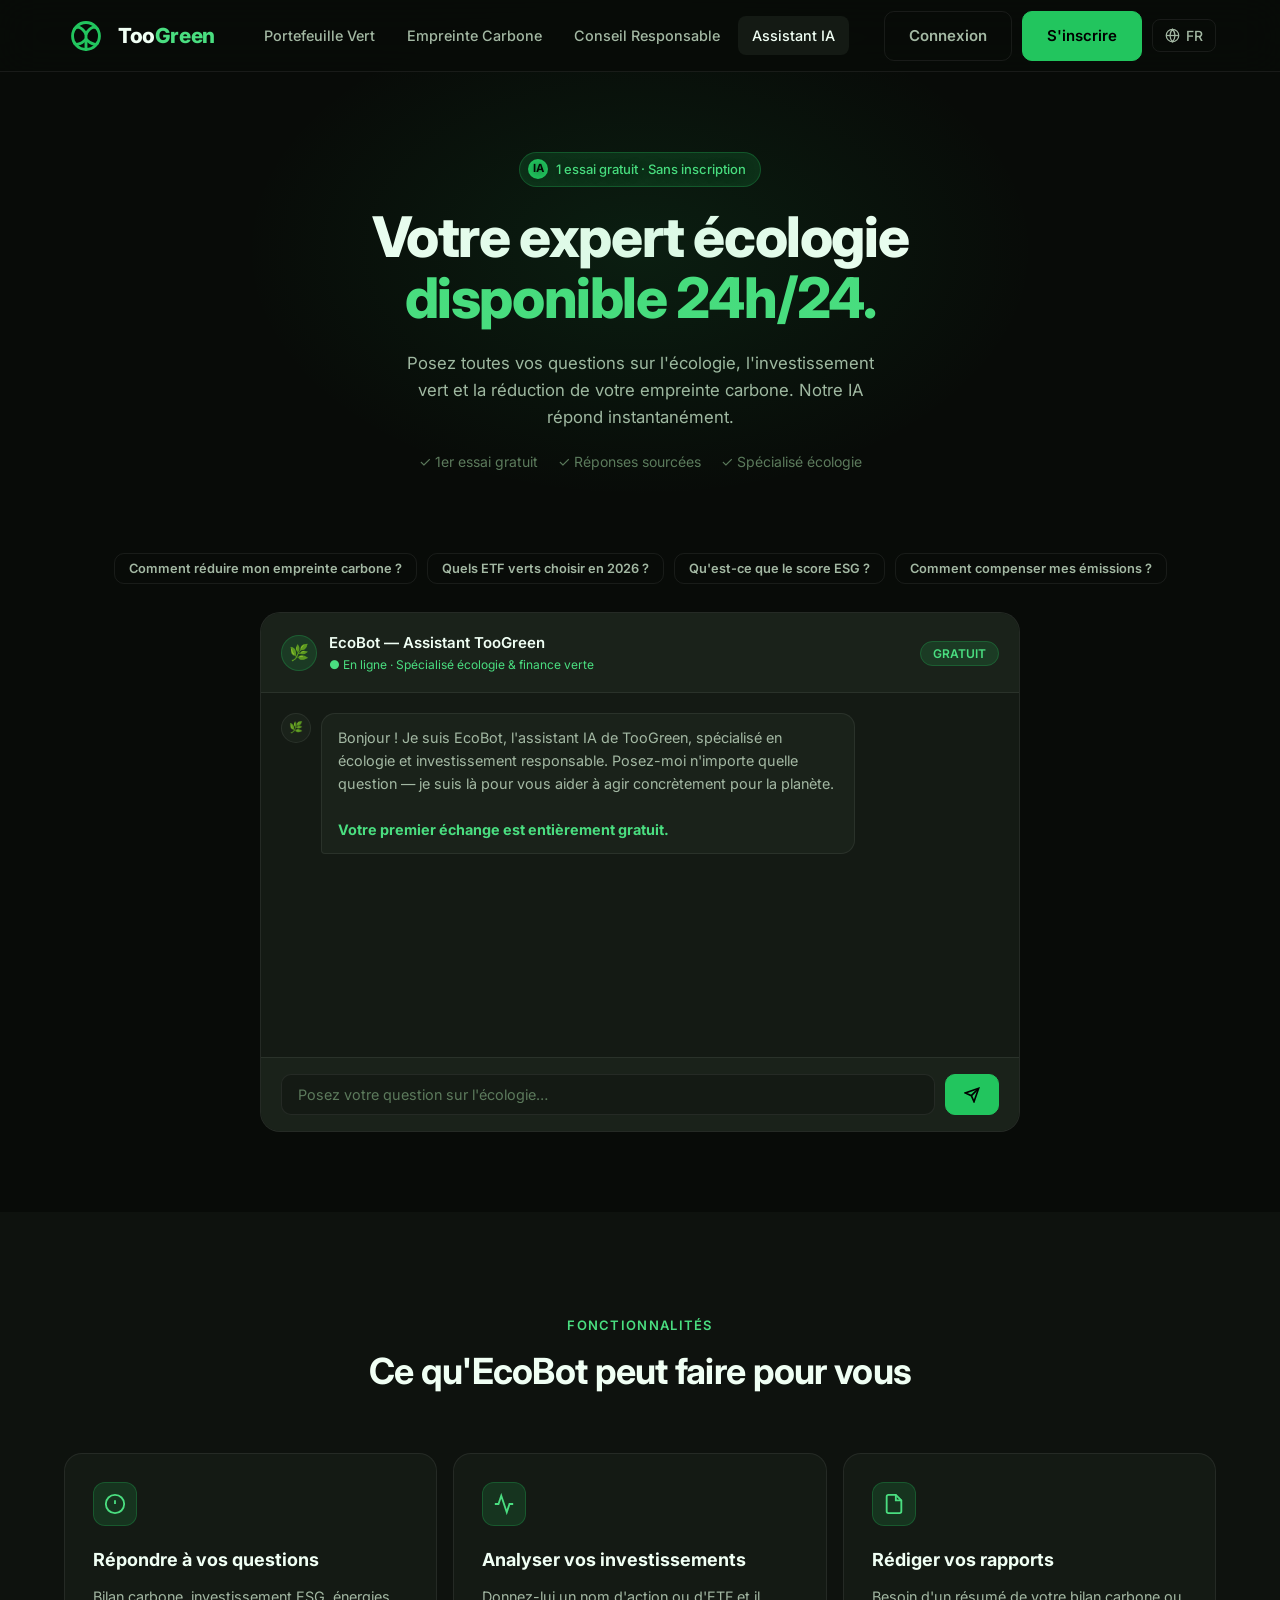
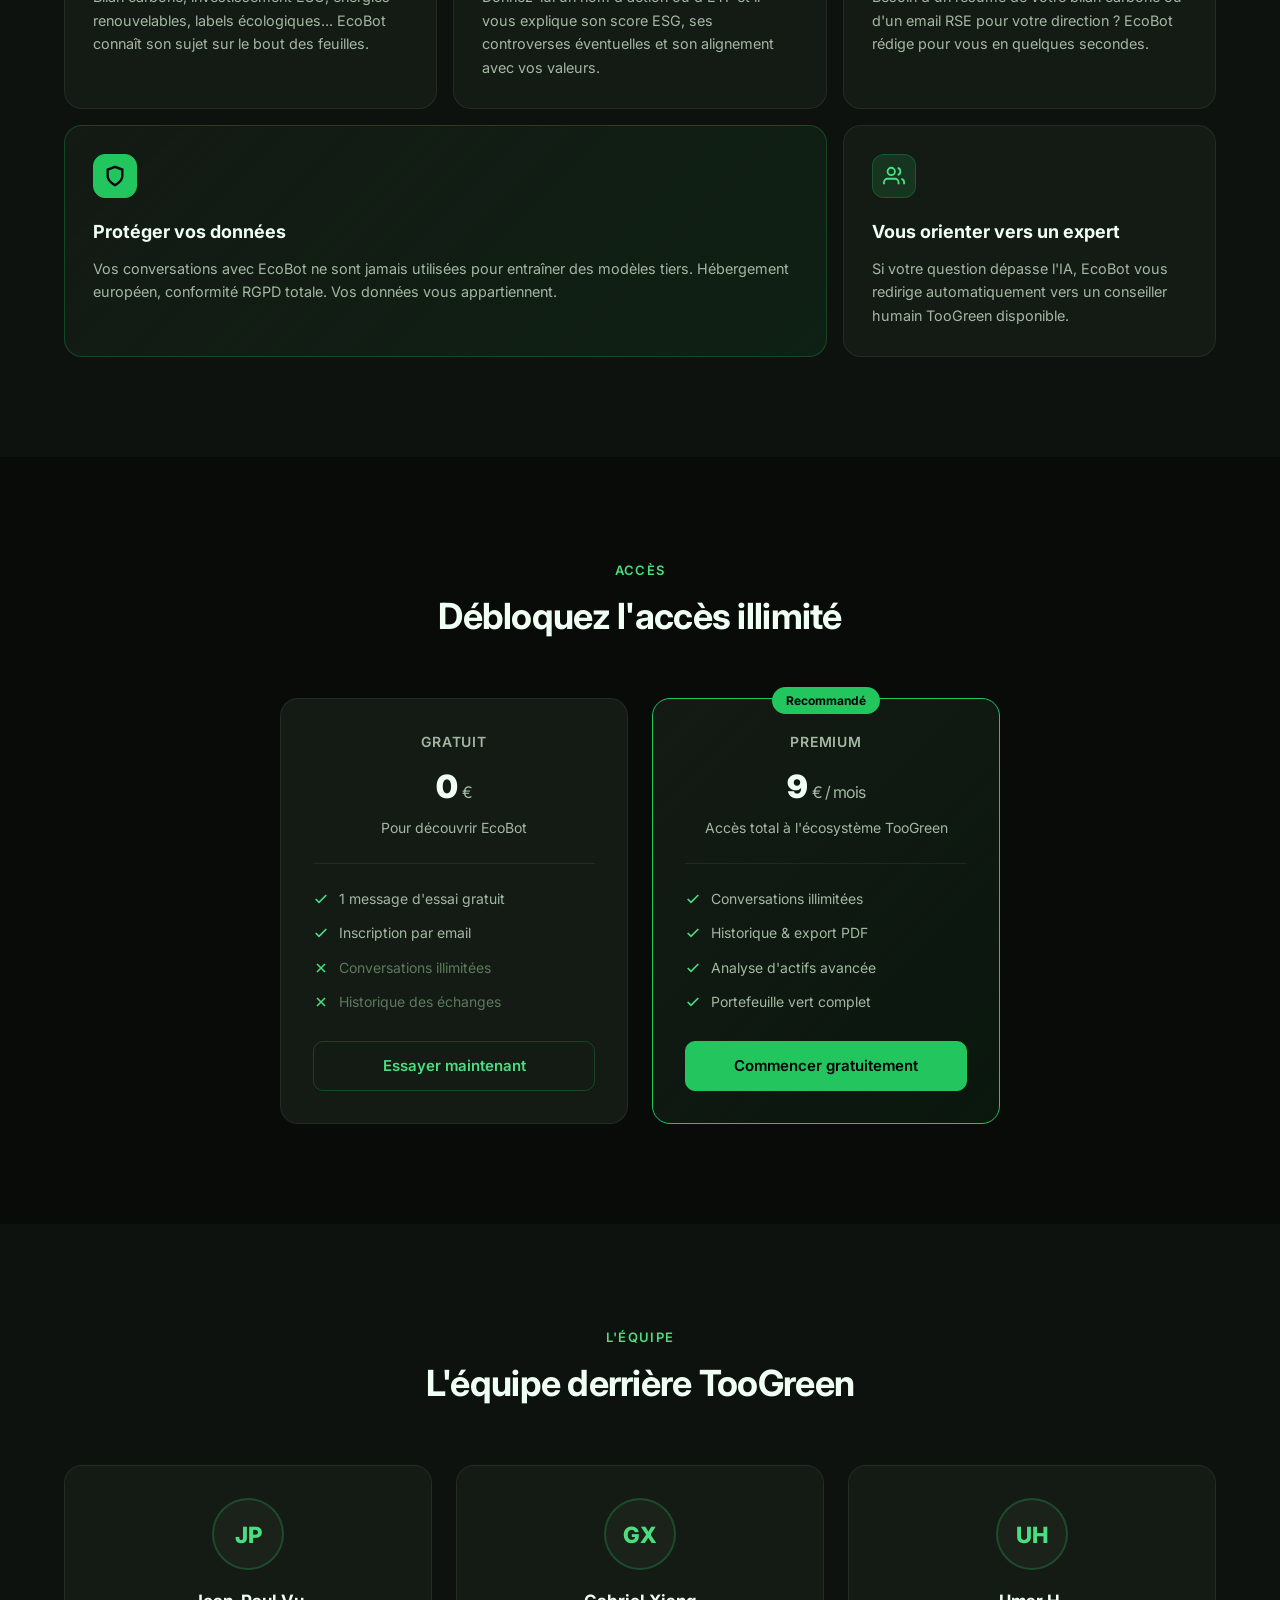
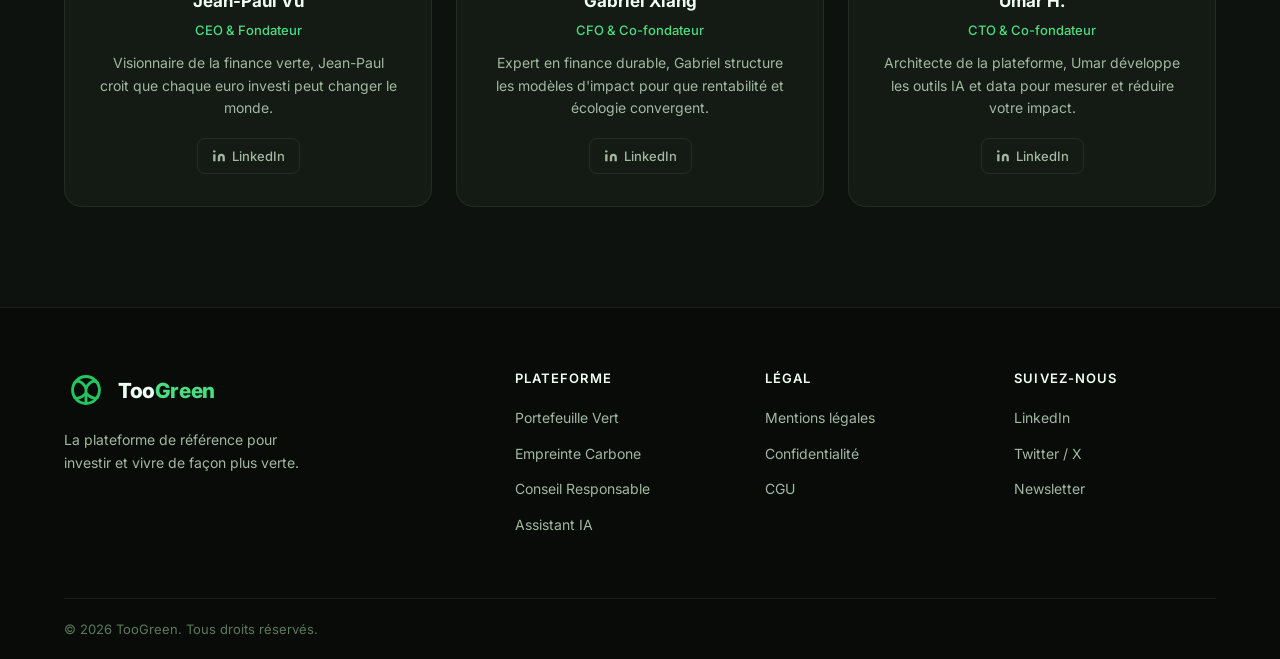
==== commit 8aec4f15: "Add files via upload" ====
--- a/assistant.html
+++ b/assistant.html
@@ -1,4 +1,4 @@
-<!DOCTYPE html>
+﻿<!DOCTYPE html>
 <html lang="fr">
 <head>
   <meta charset="UTF-8" />
@@ -12,7 +12,7 @@
   <header class="header" id="header">
     <div class="container header-inner">
       <a href="index.html" class="logo">
-        <div class="logo-icon"><svg viewBox="0 0 24 24" fill="none" stroke="currentColor" stroke-width="2.5" width="18" height="18" style="color:#000"><path d="M12 2C6.5 2 4 7 4 12c0 5.5 3.5 10 8 10s8-4.5 8-10c0-1-2-4-4-6-1 3-3 5-4 5z"/></svg></div>
+        <div class="logo-icon"><svg viewBox="0 0 100 100" fill="none" stroke="currentColor" stroke-width="9" stroke-linecap="round" stroke-linejoin="round" width="32" height="32" style="color:#22C55E"><circle cx="50" cy="50" r="42"/><line x1="50" y1="92" x2="50" y2="44"/><path d="M50 44 C36 20 20 18 14 29"/><path d="M50 44 C64 20 80 18 86 29"/><path d="M50 60 C30 80 14 78 14 71"/><path d="M50 60 C70 80 86 78 86 71"/></svg></div>
         <span>Too<em>Green</em></span>
       </a>
       <nav class="nav">
@@ -235,7 +235,7 @@
   <footer class="footer">
     <div class="container">
       <div class="footer-top">
-        <div class="footer-brand"><a href="index.html" class="logo"><div class="logo-icon"><svg viewBox="0 0 24 24" fill="none" stroke="currentColor" stroke-width="2.5" width="18" height="18" style="color:#000"><path d="M12 2C6.5 2 4 7 4 12c0 5.5 3.5 10 8 10s8-4.5 8-10c0-1-2-4-4-6-1 3-3 5-4 5z"/></svg></div><span>Too<em>Green</em></span></a><p style="margin-top:14px">La plateforme de référence pour investir et vivre de façon plus verte.</p></div>
+        <div class="footer-brand"><a href="index.html" class="logo"><div class="logo-icon"><svg viewBox="0 0 100 100" fill="none" stroke="currentColor" stroke-width="9" stroke-linecap="round" stroke-linejoin="round" width="32" height="32" style="color:#22C55E"><circle cx="50" cy="50" r="42"/><line x1="50" y1="92" x2="50" y2="44"/><path d="M50 44 C36 20 20 18 14 29"/><path d="M50 44 C64 20 80 18 86 29"/><path d="M50 60 C30 80 14 78 14 71"/><path d="M50 60 C70 80 86 78 86 71"/></svg></div><span>Too<em>Green</em></span></a><p style="margin-top:14px">La plateforme de référence pour investir et vivre de façon plus verte.</p></div>
         <div class="footer-col"><h4>Plateforme</h4><ul><li><a href="portefeuille.html">Portefeuille Vert</a></li><li><a href="empreinte.html">Empreinte Carbone</a></li><li><a href="conseil.html">Conseil Responsable</a></li><li><a href="assistant.html">Assistant IA</a></li></ul></div>
         <div class="footer-col"><h4>Légal</h4><ul><li><a href="#">Mentions légales</a></li><li><a href="#">Confidentialité</a></li><li><a href="#">CGU</a></li></ul></div>
         <div class="footer-col"><h4>Suivez-nous</h4><ul><li><a href="#">LinkedIn</a></li><li><a href="#">Twitter / X</a></li><li><a href="#">Newsletter</a></li></ul></div>
--- a/style.css
+++ b/style.css
@@ -179,9 +179,9 @@
   letter-spacing: -0.02em;
 }
 .logo-icon {
-  width: 34px; height: 34px;
-  background: var(--green-500);
-  border-radius: 9px;
+  width: 44px; height: 44px;
+  background: transparent;
+  border-radius: 0;
   display: flex;
   align-items: center;
   justify-content: center;
@@ -374,26 +374,125 @@
   border-top: 1px solid var(--border);
 }
 
-/* ---------- HERO ---------- */
+/* ---------- HERO + GLOBE ---------- */
 .hero {
-  padding-top: calc(var(--header-h) + 80px);
-  padding-bottom: 100px;
+  padding: 0;
   text-align: center;
   position: relative;
   overflow: hidden;
-}
-
-/* Radial glow background */
-.hero::before {
+  min-height: 100vh;
+  display: flex;
+  flex-direction: column;
+  align-items: center;
+  justify-content: center;
+}
+
+/* Rotating globe — fills entire hero backdrop */
+.globe-backdrop {
+  position: absolute;
+  inset: 0;
+  display: flex;
+  align-items: center;
+  justify-content: center;
+  z-index: 0;
+  pointer-events: none;
+}
+
+.globe-canvas-wrap {
+  width: clamp(420px, 78vmin, 860px);
+  height: clamp(420px, 78vmin, 860px);
+  flex-shrink: 0;
+  pointer-events: none;
+  /* Mask fades in the TRANSPARENT area outside the sphere — never cuts into it */
+  -webkit-mask-image: radial-gradient(circle at 50% 50%, black 34%, transparent 50%);
+  mask-image:         radial-gradient(circle at 50% 50%, black 34%, transparent 50%);
+}
+
+#earthGlobe {
+  width: 100%;
+  height: 100%;
+  display: block;
+  opacity: 0;
+  transition: opacity 1.4s ease;
+  cursor: grab;
+}
+#earthGlobe:active { cursor: grabbing; }
+
+/* Soft edge vignette — fades globe naturally into dark bg */
+.globe-vignette {
+  position: absolute;
+  inset: 0;
+  background: radial-gradient(
+    ellipse 40% 42% at 50% 50%,
+    rgba(8,11,8,0.00) 0%,
+    rgba(8,11,8,0.00) 30%,
+    rgba(8,11,8,0.45) 58%,
+    rgba(8,11,8,0.85) 75%,
+    var(--bg-base)    88%
+  );
+  pointer-events: none;
+  z-index: 1;
+}
+
+/* Hero column layout — badge · slogan · globe gap · button · social */
+.hero-col {
+  position: relative;
+  z-index: 2;
+  display: flex;
+  flex-direction: column;
+  align-items: center;
+  justify-content: space-between;
+  min-height: 100vh;
+  padding: calc(var(--header-h) + 24px) 24px 52px;
+  width: 100%;
+  gap: 0;
+}
+
+/* Big hero slogan */
+.hero-big-slogan {
+  font-size: clamp(1.9rem, 4.8vw, 4rem);
+  font-weight: 900;
+  line-height: 1.05;
+  letter-spacing: -0.03em;
+  color: var(--text-primary);
+  text-align: center;
+  margin: 0;
+  text-shadow: 0 0 60px rgba(0,0,0,0.9), 0 2px 8px rgba(0,0,0,0.7);
+}
+.hero-big-slogan .green {
+  color: var(--green-400);
+  text-shadow: 0 0 40px rgba(34,197,94,0.5), 0 2px 8px rgba(0,0,0,0.7);
+}
+
+/* Empty spacer — the globe fills this area */
+.globe-gap {
+  flex: 1;
+  min-height: 180px;
+  max-height: 500px;
+}
+
+/* Badge text-shadow for legibility over globe */
+.hero-badge, .hero-social-proof {
+  text-shadow: 0 1px 8px rgba(0,0,0,0.7);
+}
+
+/* Emerald glow pulse behind globe */
+.globe-backdrop::after {
   content: '';
   position: absolute;
-  top: -10%;
-  left: 50%;
-  transform: translateX(-50%);
-  width: 900px;
-  height: 700px;
-  background: radial-gradient(ellipse at center, rgba(34,197,94,0.12) 0%, transparent 70%);
+  inset: 0;
+  background: radial-gradient(
+    ellipse 44% 44% at 50% 50%,
+    rgba(34, 197, 94, 0.06) 0%,
+    transparent 68%
+  );
   pointer-events: none;
+  animation: pulse-glow 4s ease-in-out infinite alternate;
+}
+
+@keyframes pulse-glow {
+  from { opacity: 0.4; }
+  to   { opacity: 1;   }
 }
 
 .hero-badge {
@@ -1320,6 +1419,19 @@
 }
 
 @media (max-width: 768px) {
+  .globe-canvas-wrap {
+    width: clamp(300px, 95vmin, 500px);
+    height: clamp(300px, 95vmin, 500px);
+  }
+  .globe-vignette {
+    background: radial-gradient(
+      ellipse 70% 70% at 50% 50%,
+      rgba(8,11,8,0.0)  0%,
+      rgba(8,11,8,0.55) 50%,
+      rgba(8,11,8,0.92) 75%,
+      var(--bg-base)    100%
+    );
+  }
   .nav, .header-actions .btn-ghost, .header-actions .btn-primary:not(.mobile-show) { display: none; }
   .burger { display: flex; }
   section { padding: 60px 0; }
